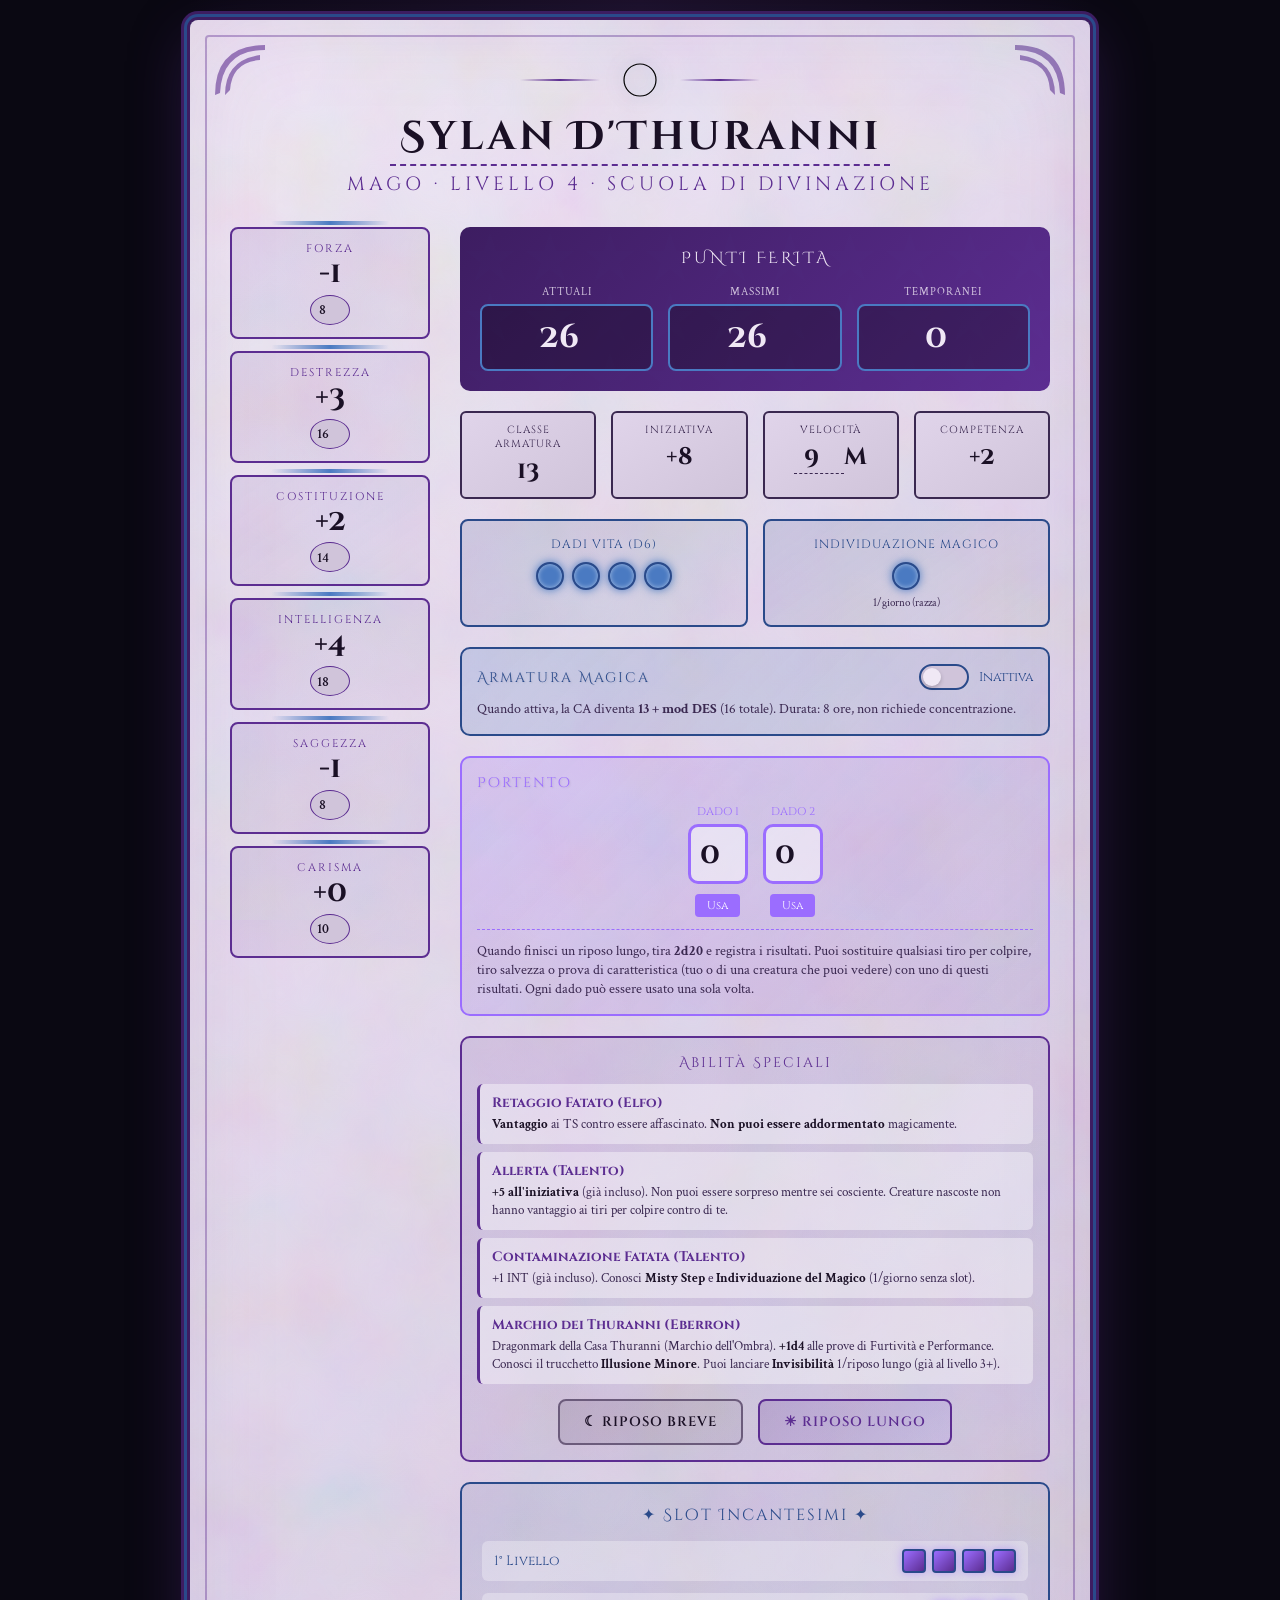
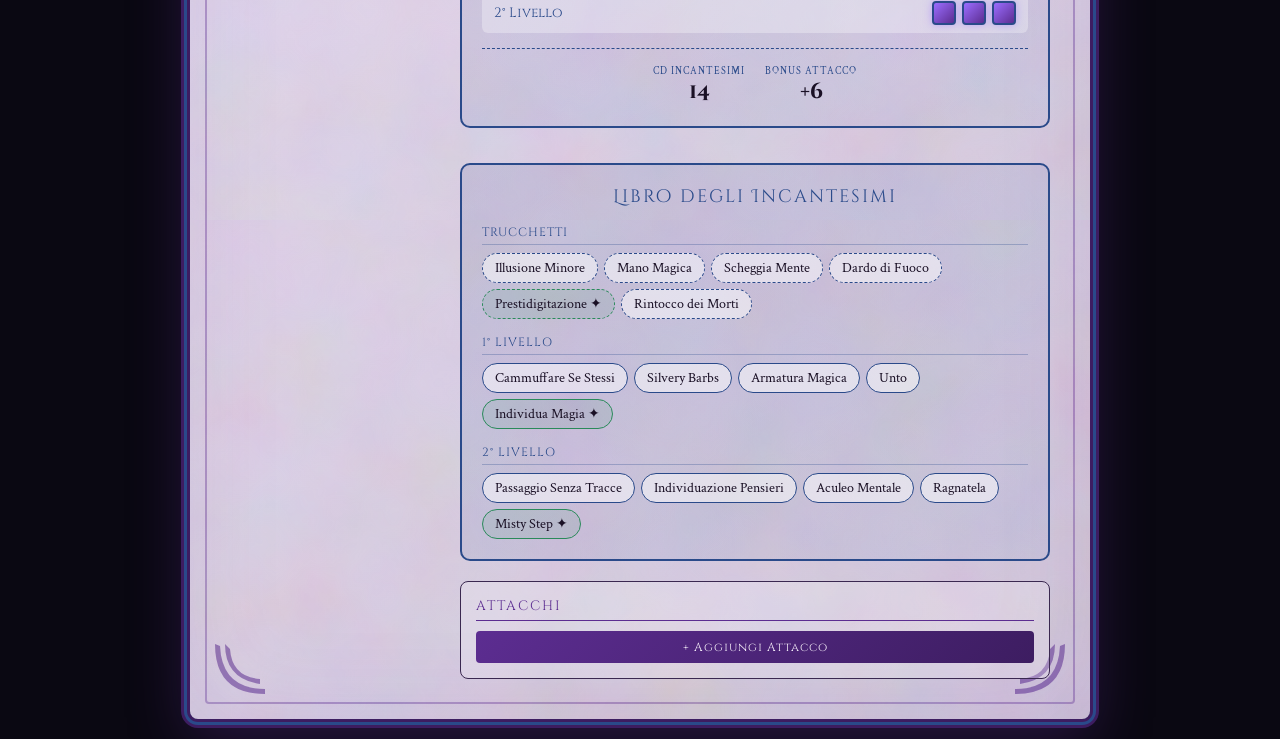
==== sylan.html @ 64f13578 "feat: add Sylan D'Thuranni character sheet (Wizard Lv.4) New character sheet for Divination Wizard w" ====
<!DOCTYPE html>
<html lang="it">
<head>
    <meta charset="UTF-8">
    <meta name="viewport" content="width=device-width, initial-scale=1.0">
    <title>Scheda Mago - Sylan D'Thuranni - D&D 5e 2024</title>
    <link href="https://fonts.googleapis.com/css2?family=Cinzel+Decorative:wght@400;700;900&family=Cinzel:wght@400;600;700&family=Crimson+Text:ital,wght@0,400;0,600;0,700;1,400&display=swap" rel="stylesheet">
    <style>
        :root {
            --parchment-light: #f0e8f5;
            --parchment-mid: #e0d4ea;
            --parchment-dark: #d0c4da;
            --ink-brown: #1a1025;
            --ink-light: #3a2850;
            --arcane-purple: #5c2d91;
            --arcane-purple-dark: #3d1d61;
            --arcane-blue: #2a4a8a;
            --arcane-blue-light: #4a7ac2;
            --gold: #b8860b;
            --gold-light: #daa520;
            --slot-empty: #6b5b7b;
            --slot-filled: #9b6dff;
        }

        * {
            margin: 0;
            padding: 0;
            box-sizing: border-box;
        }

        body {
            font-family: 'Crimson Text', Georgia, serif;
            background: #0a0812;
            min-height: 100vh;
            display: flex;
            justify-content: center;
            padding: 20px;
            background-image:
                radial-gradient(ellipse at top, #1a1028 0%, #0a0812 50%),
                url("data:image/svg+xml,%3Csvg viewBox='0 0 200 200' xmlns='http://www.w3.org/2000/svg'%3E%3Cfilter id='noise'%3E%3CfeTurbulence type='fractalNoise' baseFrequency='0.9' numOctaves='4' stitchTiles='stitch'/%3E%3C/filter%3E%3Crect width='100%' height='100%' filter='url(%23noise)' opacity='0.08'/%3E%3C/svg%3E");
        }

        .character-sheet {
            width: 100%;
            max-width: 900px;
            background:
                linear-gradient(135deg, var(--parchment-light) 0%, var(--parchment-mid) 50%, var(--parchment-dark) 100%);
            border-radius: 8px;
            padding: 40px;
            position: relative;
            box-shadow:
                0 0 0 3px var(--arcane-purple-dark),
                0 0 0 6px var(--arcane-blue),
                0 0 0 9px var(--arcane-purple-dark),
                0 20px 60px rgba(92,45,145,0.4),
                inset 0 0 100px rgba(92,45,145,0.1);
        }

        .character-sheet::before {
            content: '';
            position: absolute;
            inset: 15px;
            border: 2px solid var(--arcane-purple);
            border-radius: 4px;
            pointer-events: none;
            opacity: 0.4;
        }

        .character-sheet::after {
            content: '';
            position: absolute;
            inset: 0;
            background: url("data:image/svg+xml,%3Csvg viewBox='0 0 200 200' xmlns='http://www.w3.org/2000/svg'%3E%3Cfilter id='paper'%3E%3CfeTurbulence type='fractalNoise' baseFrequency='0.04' numOctaves='5' stitchTiles='stitch'/%3E%3C/filter%3E%3Crect width='100%' height='100%' filter='url(%23paper)' opacity='0.15'/%3E%3C/svg%3E");
            pointer-events: none;
            border-radius: 8px;
        }

        /* Corner Flourishes */
        .corner {
            position: absolute;
            width: 60px;
            height: 60px;
            opacity: 0.6;
        }
        .corner svg { width: 100%; height: 100%; fill: var(--arcane-purple); }
        .corner-tl { top: 20px; left: 20px; }
        .corner-tr { top: 20px; right: 20px; transform: scaleX(-1); }
        .corner-bl { bottom: 20px; left: 20px; transform: scaleY(-1); }
        .corner-br { bottom: 20px; right: 20px; transform: scale(-1); }

        /* Header */
        .header {
            text-align: center;
            margin-bottom: 30px;
            position: relative;
            z-index: 1;
        }

        .header-decoration {
            display: flex;
            align-items: center;
            justify-content: center;
            gap: 20px;
            margin-bottom: 10px;
        }

        .header-line {
            height: 2px;
            width: 80px;
            background: linear-gradient(90deg, transparent, var(--arcane-purple), transparent);
        }

        .arcane-symbol {
            width: 40px;
            height: 40px;
            fill: var(--arcane-blue-light);
            filter: drop-shadow(0 0 8px rgba(74,122,194,0.5));
        }

        .character-name {
            font-family: 'Cinzel Decorative', serif;
            font-size: 2.5rem;
            font-weight: 700;
            color: var(--ink-brown);
            text-shadow: 2px 2px 4px rgba(0,0,0,0.1);
            letter-spacing: 3px;
            margin-bottom: 5px;
        }

        .character-name input {
            font-family: inherit;
            font-size: inherit;
            font-weight: inherit;
            color: inherit;
            background: transparent;
            border: none;
            border-bottom: 2px dashed var(--arcane-purple);
            text-align: center;
            width: 100%;
            max-width: 500px;
            outline: none;
            letter-spacing: inherit;
        }

        .character-name input::placeholder {
            color: var(--ink-light);
            opacity: 0.5;
        }

        .class-level {
            font-family: 'Cinzel', serif;
            font-size: 1.2rem;
            color: var(--arcane-purple);
            letter-spacing: 4px;
            text-transform: uppercase;
        }

        /* Main Grid */
        .main-grid {
            display: grid;
            grid-template-columns: 200px 1fr;
            gap: 30px;
            position: relative;
            z-index: 1;
        }

        @media (max-width: 700px) {
            .main-grid {
                grid-template-columns: 1fr;
            }
        }

        /* Stats Column */
        .stats-column {
            display: flex;
            flex-direction: column;
            gap: 12px;
        }

        .stat-block {
            background: linear-gradient(145deg, rgba(92,45,145,0.1), rgba(92,45,145,0.05));
            border: 2px solid var(--arcane-purple);
            border-radius: 8px;
            padding: 12px 8px;
            text-align: center;
            position: relative;
            transition: all 0.3s ease;
        }

        .stat-block:hover {
            transform: translateY(-2px);
            box-shadow: 0 4px 12px rgba(92,45,145,0.2);
        }

        .stat-block::before {
            content: '';
            position: absolute;
            top: -8px;
            left: 50%;
            transform: translateX(-50%);
            width: 60%;
            height: 4px;
            background: linear-gradient(90deg, transparent, var(--arcane-blue-light), transparent);
        }

        .stat-name {
            font-family: 'Cinzel', serif;
            font-size: 0.7rem;
            letter-spacing: 2px;
            color: var(--arcane-purple);
            text-transform: uppercase;
            margin-bottom: 4px;
        }

        .stat-modifier {
            font-family: 'Cinzel Decorative', serif;
            font-size: 1.8rem;
            font-weight: 700;
            color: var(--ink-brown);
            line-height: 1;
        }

        .stat-score {
            display: flex;
            align-items: center;
            justify-content: center;
            margin-top: 6px;
        }

        .stat-score input {
            width: 40px;
            height: 30px;
            background: var(--parchment-dark);
            border: 1px solid var(--arcane-purple);
            border-radius: 50%;
            text-align: center;
            font-family: 'Crimson Text', serif;
            font-size: 0.9rem;
            font-weight: 600;
            color: var(--ink-brown);
            outline: none;
        }

        .stat-score input:focus {
            box-shadow: 0 0 0 2px var(--arcane-blue-light);
        }

        /* Combat Column */
        .combat-column {
            display: flex;
            flex-direction: column;
            gap: 20px;
        }

        /* Combat Stats Row */
        .combat-stats-row {
            display: grid;
            grid-template-columns: repeat(auto-fit, minmax(100px, 1fr));
            gap: 15px;
        }

        .combat-stat {
            background: linear-gradient(145deg, var(--parchment-mid), var(--parchment-dark));
            border: 2px solid var(--ink-light);
            border-radius: 6px;
            padding: 10px;
            text-align: center;
        }

        .combat-stat-label {
            font-family: 'Cinzel', serif;
            font-size: 0.65rem;
            letter-spacing: 1px;
            color: var(--ink-light);
            text-transform: uppercase;
            margin-bottom: 4px;
        }

        .combat-stat-value {
            font-family: 'Cinzel Decorative', serif;
            font-size: 1.5rem;
            font-weight: 700;
            color: var(--ink-brown);
        }

        .combat-stat-value input {
            font-family: inherit;
            font-size: inherit;
            font-weight: inherit;
            color: inherit;
            background: transparent;
            border: none;
            border-bottom: 1px dashed var(--ink-light);
            width: 50px;
            text-align: center;
            outline: none;
        }

        /* HP Section */
        .hp-section {
            background: linear-gradient(135deg, var(--arcane-purple-dark) 0%, var(--arcane-purple) 100%);
            border-radius: 10px;
            padding: 20px;
            color: var(--parchment-light);
            position: relative;
            overflow: hidden;
        }

        .hp-section::before {
            content: '';
            position: absolute;
            inset: 0;
            background: url("data:image/svg+xml,%3Csvg viewBox='0 0 100 100' xmlns='http://www.w3.org/2000/svg'%3E%3Cpath d='M50 10 L60 40 L90 40 L65 60 L75 90 L50 70 L25 90 L35 60 L10 40 L40 40 Z' fill='%234a7ac2' opacity='0.05'/%3E%3C/svg%3E");
            background-size: 60px;
            opacity: 0.3;
        }

        .hp-title {
            font-family: 'Cinzel Decorative', serif;
            font-size: 1rem;
            letter-spacing: 3px;
            text-align: center;
            margin-bottom: 15px;
            position: relative;
        }

        .hp-grid {
            display: grid;
            grid-template-columns: repeat(3, 1fr);
            gap: 15px;
            position: relative;
        }

        .hp-box {
            text-align: center;
        }

        .hp-box-label {
            font-size: 0.7rem;
            letter-spacing: 1px;
            opacity: 0.8;
            margin-bottom: 5px;
            text-transform: uppercase;
        }

        .hp-box-value {
            background: rgba(0,0,0,0.3);
            border: 2px solid var(--arcane-blue-light);
            border-radius: 8px;
            padding: 10px;
        }

        .hp-box-value input {
            font-family: 'Cinzel Decorative', serif;
            font-size: 2rem;
            font-weight: 700;
            color: var(--parchment-light);
            background: transparent;
            border: none;
            width: 100%;
            text-align: center;
            outline: none;
        }

        .hp-box-value input::placeholder {
            color: rgba(245,230,200,0.3);
        }

        /* Resources Section */
        .resources-section {
            display: grid;
            grid-template-columns: 1fr 1fr;
            gap: 15px;
        }

        .resource-box {
            background: linear-gradient(145deg, rgba(42,74,138,0.15), rgba(42,74,138,0.05));
            border: 2px solid var(--arcane-blue);
            border-radius: 8px;
            padding: 15px;
            text-align: center;
        }

        .resource-title {
            font-family: 'Cinzel', serif;
            font-size: 0.75rem;
            letter-spacing: 1px;
            color: var(--arcane-blue);
            text-transform: uppercase;
            margin-bottom: 10px;
        }

        .resource-pips {
            display: flex;
            justify-content: center;
            gap: 8px;
            flex-wrap: wrap;
        }

        .pip {
            width: 28px;
            height: 28px;
            border: 2px solid var(--arcane-blue);
            border-radius: 50%;
            cursor: pointer;
            transition: all 0.2s ease;
            background: var(--parchment-light);
            position: relative;
        }

        .pip.filled {
            background: var(--arcane-blue-light);
            box-shadow: 0 0 10px var(--arcane-blue-light), inset 0 0 5px rgba(255,255,255,0.5);
        }

        .pip:hover {
            transform: scale(1.1);
        }

        /* Mage Armor Toggle */
        .mage-armor-section {
            background: linear-gradient(135deg, rgba(74,122,194,0.2), rgba(42,74,138,0.1));
            border: 2px solid var(--arcane-blue);
            border-radius: 10px;
            padding: 15px;
        }

        .ma-header {
            display: flex;
            justify-content: space-between;
            align-items: center;
            flex-wrap: wrap;
            gap: 10px;
        }

        .ma-title {
            font-family: 'Cinzel Decorative', serif;
            font-size: 0.9rem;
            letter-spacing: 2px;
            color: var(--arcane-blue);
            text-shadow: 1px 1px 2px rgba(0,0,0,0.1);
        }

        .ma-toggle {
            display: flex;
            align-items: center;
            gap: 10px;
        }

        .toggle-switch {
            position: relative;
            width: 50px;
            height: 26px;
            background: var(--parchment-dark);
            border: 2px solid var(--arcane-blue);
            border-radius: 13px;
            cursor: pointer;
            transition: all 0.3s ease;
        }

        .toggle-switch.active {
            background: var(--arcane-blue-light);
        }

        .toggle-switch::after {
            content: '';
            position: absolute;
            top: 2px;
            left: 2px;
            width: 18px;
            height: 18px;
            background: var(--parchment-light);
            border-radius: 50%;
            transition: all 0.3s ease;
            box-shadow: 0 2px 4px rgba(0,0,0,0.2);
        }

        .toggle-switch.active::after {
            left: 26px;
        }

        .ma-label {
            font-family: 'Cinzel', serif;
            font-size: 0.8rem;
            color: var(--arcane-blue);
        }

        .ma-desc {
            margin-top: 10px;
            font-size: 0.85rem;
            color: var(--ink-light);
            line-height: 1.4;
        }

        /* Portent Section */
        .portent-section {
            background: linear-gradient(135deg, rgba(155,109,255,0.2), rgba(92,45,145,0.1));
            border: 2px solid var(--slot-filled);
            border-radius: 10px;
            padding: 15px;
        }

        .portent-header {
            display: flex;
            justify-content: space-between;
            align-items: center;
            margin-bottom: 12px;
            flex-wrap: wrap;
            gap: 10px;
        }

        .portent-title {
            font-family: 'Cinzel Decorative', serif;
            font-size: 0.9rem;
            letter-spacing: 2px;
            color: var(--slot-filled);
            text-shadow: 1px 1px 2px rgba(0,0,0,0.1);
        }

        .portent-dice {
            display: flex;
            gap: 15px;
            justify-content: center;
            flex-wrap: wrap;
        }

        .portent-die {
            display: flex;
            flex-direction: column;
            align-items: center;
            gap: 5px;
        }

        .portent-die-label {
            font-family: 'Cinzel', serif;
            font-size: 0.7rem;
            color: var(--slot-filled);
            text-transform: uppercase;
        }

        .portent-die-input {
            width: 60px;
            height: 60px;
            background: rgba(255,255,255,0.5);
            border: 3px solid var(--slot-filled);
            border-radius: 10px;
            text-align: center;
            font-family: 'Cinzel Decorative', serif;
            font-size: 1.8rem;
            font-weight: 700;
            color: var(--ink-brown);
            outline: none;
            transition: all 0.2s ease;
        }

        .portent-die-input:focus {
            box-shadow: 0 0 10px var(--slot-filled);
        }

        .portent-die-input.used {
            opacity: 0.4;
            text-decoration: line-through;
            background: rgba(0,0,0,0.1);
        }

        .portent-use-btn {
            margin-top: 5px;
            padding: 4px 12px;
            background: var(--slot-filled);
            border: none;
            border-radius: 4px;
            color: white;
            font-family: 'Cinzel', serif;
            font-size: 0.7rem;
            cursor: pointer;
            transition: all 0.2s ease;
        }

        .portent-use-btn:hover {
            transform: translateY(-1px);
            box-shadow: 0 2px 8px rgba(155,109,255,0.4);
        }

        .portent-use-btn.used {
            background: var(--slot-empty);
        }

        .portent-desc {
            margin-top: 12px;
            font-size: 0.85rem;
            color: var(--ink-light);
            line-height: 1.4;
            padding-top: 12px;
            border-top: 1px dashed var(--slot-filled);
        }

        /* Detect Magic Daily */
        .daily-resource-section {
            background: linear-gradient(135deg, rgba(42,74,138,0.15), rgba(42,74,138,0.08));
            border: 2px solid var(--arcane-blue);
            border-radius: 10px;
            padding: 15px;
        }

        .daily-header {
            display: flex;
            justify-content: space-between;
            align-items: center;
            flex-wrap: wrap;
            gap: 10px;
        }

        .daily-title {
            font-family: 'Cinzel', serif;
            font-size: 0.85rem;
            letter-spacing: 1px;
            color: var(--arcane-blue);
        }

        .daily-pip {
            width: 32px;
            height: 32px;
            border: 2px solid var(--arcane-blue);
            border-radius: 50%;
            cursor: pointer;
            transition: all 0.2s ease;
            background: var(--parchment-light);
            display: flex;
            align-items: center;
            justify-content: center;
            font-size: 1.2rem;
        }

        .daily-pip.filled {
            background: var(--arcane-blue-light);
            box-shadow: 0 0 10px var(--arcane-blue-light);
        }

        .daily-pip:hover {
            transform: scale(1.1);
        }

        .daily-desc {
            margin-top: 10px;
            font-size: 0.8rem;
            color: var(--ink-light);
            font-style: italic;
        }

        /* Special Abilities Section */
        .abilities-section {
            background: linear-gradient(135deg, rgba(92,45,145,0.12), rgba(42,74,138,0.06));
            border: 2px solid var(--arcane-purple);
            border-radius: 10px;
            padding: 15px;
        }

        .abilities-title {
            font-family: 'Cinzel Decorative', serif;
            font-size: 0.9rem;
            letter-spacing: 2px;
            color: var(--arcane-purple);
            text-align: center;
            margin-bottom: 12px;
        }

        .ability-item {
            background: rgba(255,255,255,0.4);
            border-radius: 6px;
            padding: 10px 12px;
            margin-bottom: 8px;
            border-left: 3px solid var(--arcane-purple);
        }

        .ability-item:last-child {
            margin-bottom: 0;
        }

        .ability-name {
            font-family: 'Cinzel', serif;
            font-size: 0.85rem;
            font-weight: 700;
            color: var(--arcane-purple);
            margin-bottom: 4px;
        }

        .ability-desc {
            font-size: 0.8rem;
            color: var(--ink-light);
            line-height: 1.4;
        }

        .ability-desc strong {
            color: var(--ink-brown);
        }

        /* Rest Buttons */
        .rest-buttons {
            display: flex;
            gap: 15px;
            justify-content: center;
            margin-top: 15px;
        }

        .rest-btn {
            font-family: 'Cinzel', serif;
            font-size: 0.85rem;
            font-weight: 600;
            padding: 12px 24px;
            border: 2px solid;
            border-radius: 8px;
            cursor: pointer;
            transition: all 0.3s ease;
            text-transform: uppercase;
            letter-spacing: 1px;
        }

        .rest-btn-short {
            background: linear-gradient(135deg, rgba(107,91,123,0.2), rgba(107,91,123,0.1));
            border-color: var(--slot-empty);
            color: var(--ink-brown);
        }

        .rest-btn-short:hover {
            background: linear-gradient(135deg, rgba(107,91,123,0.4), rgba(107,91,123,0.2));
            transform: translateY(-2px);
            box-shadow: 0 4px 12px rgba(107,91,123,0.3);
        }

        .rest-btn-long {
            background: linear-gradient(135deg, rgba(92,45,145,0.2), rgba(155,109,255,0.1));
            border-color: var(--arcane-purple);
            color: var(--arcane-purple);
        }

        .rest-btn-long:hover {
            background: linear-gradient(135deg, rgba(92,45,145,0.4), rgba(155,109,255,0.2));
            transform: translateY(-2px);
            box-shadow: 0 4px 12px rgba(92,45,145,0.3);
        }

        .rest-btn:active {
            transform: translateY(0);
        }

        .rest-btn.resting {
            animation: restPulse 0.6s ease;
        }

        @keyframes restPulse {
            0% { transform: scale(1); }
            50% { transform: scale(1.05); }
            100% { transform: scale(1); }
        }

        /* Spell Slots */
        .spell-slots-section {
            background: linear-gradient(135deg, rgba(42,74,138,0.1), rgba(74,122,194,0.05));
            border: 2px solid var(--arcane-blue);
            border-radius: 10px;
            padding: 20px;
        }

        .spell-slots-title {
            font-family: 'Cinzel Decorative', serif;
            font-size: 1rem;
            letter-spacing: 2px;
            color: var(--arcane-blue);
            text-align: center;
            margin-bottom: 15px;
        }

        .spell-level-row {
            display: flex;
            align-items: center;
            justify-content: space-between;
            margin-bottom: 12px;
            padding: 8px 12px;
            background: rgba(255,255,255,0.3);
            border-radius: 6px;
        }

        .spell-level-label {
            font-family: 'Cinzel', serif;
            font-size: 0.85rem;
            color: var(--arcane-blue);
            min-width: 80px;
        }

        .spell-slots-pips {
            display: flex;
            gap: 6px;
        }

        .spell-pip {
            width: 24px;
            height: 24px;
            border: 2px solid var(--arcane-blue);
            border-radius: 4px;
            cursor: pointer;
            background: var(--parchment-light);
            transition: all 0.2s ease;
        }

        .spell-pip.filled {
            background: linear-gradient(135deg, var(--slot-filled), var(--arcane-purple));
            box-shadow: 0 0 8px rgba(155,109,255,0.5);
        }

        .spell-pip:hover {
            transform: scale(1.1);
        }

        /* Spellcasting Stats */
        .spellcasting-stats {
            display: flex;
            justify-content: center;
            gap: 20px;
            margin-top: 15px;
            padding-top: 15px;
            border-top: 1px dashed var(--arcane-blue);
        }

        .spell-stat {
            text-align: center;
        }

        .spell-stat-label {
            font-size: 0.65rem;
            color: var(--arcane-blue);
            text-transform: uppercase;
            letter-spacing: 1px;
        }

        .spell-stat-value {
            font-family: 'Cinzel Decorative', serif;
            font-size: 1.3rem;
            font-weight: 700;
            color: var(--ink-brown);
        }

        /* Spellbook Section */
        .spellbook-section {
            background: linear-gradient(135deg, rgba(42,74,138,0.12), rgba(74,122,194,0.06));
            border: 2px solid var(--arcane-blue);
            border-radius: 10px;
            padding: 20px;
            margin-top: 15px;
        }

        .spellbook-title {
            font-family: 'Cinzel Decorative', serif;
            font-size: 1.1rem;
            letter-spacing: 2px;
            color: var(--arcane-blue);
            text-align: center;
            margin-bottom: 15px;
        }

        .spell-category {
            margin-bottom: 15px;
        }

        .spell-category:last-child {
            margin-bottom: 0;
        }

        .spell-category-title {
            font-family: 'Cinzel', serif;
            font-size: 0.75rem;
            letter-spacing: 1px;
            color: var(--arcane-blue);
            text-transform: uppercase;
            margin-bottom: 8px;
            padding-bottom: 4px;
            border-bottom: 1px solid rgba(42,74,138,0.3);
        }

        .spell-category-title.racial {
            color: #2a8a5a;
            border-bottom-color: rgba(42,138,90,0.3);
        }

        .spells-grid {
            display: flex;
            flex-wrap: wrap;
            gap: 6px;
        }

        .spell-chip {
            background: rgba(255,255,255,0.5);
            border: 1px solid var(--arcane-blue);
            border-radius: 15px;
            padding: 5px 12px;
            font-family: 'Crimson Text', serif;
            font-size: 0.85rem;
            color: var(--ink-brown);
            cursor: pointer;
            transition: all 0.2s ease;
        }

        .spell-chip:hover {
            background: var(--arcane-blue);
            color: var(--parchment-light);
            transform: translateY(-1px);
        }

        .spell-chip.racial {
            border-color: #2a8a5a;
            background: rgba(42,138,90,0.1);
        }

        .spell-chip.racial:hover {
            background: #2a8a5a;
        }

        .spell-chip.cantrip {
            border-style: dashed;
        }

        /* Attacks Section */
        .list-box {
            background: rgba(255,255,255,0.2);
            border: 1px solid var(--ink-light);
            border-radius: 8px;
            padding: 15px;
        }

        .list-title {
            font-family: 'Cinzel', serif;
            font-size: 0.85rem;
            letter-spacing: 2px;
            color: var(--arcane-purple);
            text-transform: uppercase;
            margin-bottom: 10px;
            padding-bottom: 5px;
            border-bottom: 1px solid var(--arcane-purple);
        }

        .attack-item {
            display: grid;
            grid-template-columns: 2fr 1fr 1fr auto;
            gap: 10px;
            margin-bottom: 8px;
            padding: 10px;
            background: rgba(92,45,145,0.08);
            border-radius: 6px;
            border: 1px solid var(--arcane-purple);
        }

        .attack-item input {
            background: rgba(255,255,255,0.5);
            border: 1px solid var(--ink-light);
            border-radius: 4px;
            padding: 6px 10px;
            font-family: 'Crimson Text', serif;
            font-size: 0.85rem;
            color: var(--ink-brown);
            outline: none;
        }

        .attack-item input:focus {
            border-color: var(--arcane-purple);
        }

        .attack-item input::placeholder {
            color: var(--ink-light);
            opacity: 0.6;
        }

        .remove-btn {
            background: none;
            border: none;
            color: var(--arcane-purple);
            cursor: pointer;
            font-size: 1.2rem;
            line-height: 1;
            opacity: 0.5;
            transition: opacity 0.2s;
        }

        .remove-btn:hover {
            opacity: 1;
        }

        .add-btn {
            display: block;
            width: 100%;
            padding: 8px;
            margin-top: 10px;
            background: linear-gradient(135deg, var(--arcane-purple), var(--arcane-purple-dark));
            border: none;
            border-radius: 4px;
            color: var(--parchment-light);
            font-family: 'Cinzel', serif;
            font-size: 0.75rem;
            letter-spacing: 1px;
            cursor: pointer;
            transition: all 0.2s ease;
        }

        .add-btn:hover {
            transform: translateY(-1px);
            box-shadow: 0 4px 12px rgba(92,45,145,0.3);
        }

        /* Spell Modal */
        .spell-modal-overlay {
            display: none;
            position: fixed;
            inset: 0;
            background: rgba(0,0,0,0.7);
            z-index: 1000;
            justify-content: center;
            align-items: center;
            padding: 20px;
            backdrop-filter: blur(3px);
        }

        .spell-modal-overlay.active {
            display: flex;
        }

        .spell-modal {
            background: linear-gradient(135deg, var(--parchment-light) 0%, var(--parchment-mid) 100%);
            border-radius: 12px;
            max-width: 500px;
            width: 100%;
            max-height: 80vh;
            overflow-y: auto;
            box-shadow:
                0 0 0 3px var(--arcane-blue),
                0 0 0 6px var(--arcane-purple),
                0 25px 50px rgba(0,0,0,0.5);
            position: relative;
            animation: modalSlideIn 0.3s ease;
        }

        @keyframes modalSlideIn {
            from {
                opacity: 0;
                transform: translateY(-20px) scale(0.95);
            }
            to {
                opacity: 1;
                transform: translateY(0) scale(1);
            }
        }

        .spell-modal-header {
            background: linear-gradient(135deg, var(--arcane-blue), #2a5a8a);
            color: var(--parchment-light);
            padding: 20px;
            border-radius: 12px 12px 0 0;
            position: relative;
        }

        .spell-modal-header.racial {
            background: linear-gradient(135deg, #2a8a5a, #35a06a);
        }

        .spell-modal-close {
            position: absolute;
            top: 15px;
            right: 15px;
            background: none;
            border: none;
            color: var(--parchment-light);
            font-size: 1.5rem;
            cursor: pointer;
            opacity: 0.7;
            transition: opacity 0.2s;
            line-height: 1;
        }

        .spell-modal-close:hover {
            opacity: 1;
        }

        .spell-modal-name {
            font-family: 'Cinzel Decorative', serif;
            font-size: 1.4rem;
            margin-bottom: 5px;
        }

        .spell-modal-meta {
            font-family: 'Crimson Text', serif;
            font-size: 0.9rem;
            opacity: 0.9;
            font-style: italic;
        }

        .spell-modal-body {
            padding: 20px;
        }

        .spell-stat-row {
            display: grid;
            grid-template-columns: repeat(2, 1fr);
            gap: 10px;
            margin-bottom: 15px;
        }

        .spell-stat-item {
            background: rgba(42,74,138,0.08);
            border-radius: 6px;
            padding: 8px 12px;
        }

        .spell-stat-item .spell-stat-label {
            font-family: 'Cinzel', serif;
            font-size: 0.65rem;
            letter-spacing: 1px;
            color: var(--arcane-blue);
            text-transform: uppercase;
        }

        .spell-stat-item .spell-stat-value {
            font-family: 'Crimson Text', serif;
            font-size: 0.95rem;
            color: var(--ink-brown);
            font-weight: 600;
        }

        .spell-description {
            font-family: 'Crimson Text', serif;
            font-size: 0.95rem;
            line-height: 1.6;
            color: var(--ink-brown);
        }

        .spell-description p {
            margin-bottom: 10px;
        }

        .spell-description p:last-child {
            margin-bottom: 0;
        }

        .spell-description strong {
            color: var(--arcane-purple);
        }

        .spell-higher-level {
            margin-top: 15px;
            padding-top: 15px;
            border-top: 1px dashed var(--arcane-blue);
        }

        .spell-higher-level-title {
            font-family: 'Cinzel', serif;
            font-size: 0.75rem;
            letter-spacing: 1px;
            color: var(--arcane-blue);
            text-transform: uppercase;
            margin-bottom: 5px;
        }

        /* Dice Rolling Section */
        .dice-section {
            margin-top: 20px;
            padding-top: 15px;
            border-top: 2px solid var(--arcane-purple);
        }

        .dice-buttons {
            display: flex;
            gap: 10px;
            flex-wrap: wrap;
        }

        .dice-btn {
            flex: 1;
            min-width: 120px;
            padding: 12px 16px;
            border: none;
            border-radius: 8px;
            font-family: 'Cinzel', serif;
            font-size: 0.85rem;
            font-weight: 600;
            cursor: pointer;
            transition: all 0.2s ease;
            display: flex;
            align-items: center;
            justify-content: center;
            gap: 8px;
        }

        .dice-btn-attack {
            background: linear-gradient(135deg, var(--arcane-blue), #2a5a8a);
            color: var(--parchment-light);
        }

        .dice-btn-attack:hover {
            transform: translateY(-2px);
            box-shadow: 0 4px 15px rgba(42,74,138,0.4);
        }

        .dice-btn-damage {
            background: linear-gradient(135deg, var(--arcane-purple), #8a2a75);
            color: var(--parchment-light);
        }

        .dice-btn-damage:hover {
            transform: translateY(-2px);
            box-shadow: 0 4px 15px rgba(92,45,145,0.4);
        }

        .dice-btn-heal {
            background: linear-gradient(135deg, #2a8a5a, #35a06a);
            color: var(--parchment-light);
        }

        .dice-btn-heal:hover {
            transform: translateY(-2px);
            box-shadow: 0 4px 15px rgba(42,138,90,0.4);
        }

        .dice-btn-save {
            background: linear-gradient(135deg, #8a6a2a, #a07a35);
            color: var(--parchment-light);
        }

        .dice-btn .dice-icon {
            font-size: 1.1rem;
        }

        /* Dice Result Display */
        .dice-result {
            margin-top: 15px;
            padding: 15px;
            background: linear-gradient(135deg, #0a0812, #1a1028);
            border-radius: 10px;
            text-align: center;
            display: none;
            animation: resultSlideIn 0.3s ease;
        }

        .dice-result.show {
            display: block;
        }

        @keyframes resultSlideIn {
            from {
                opacity: 0;
                transform: translateY(-10px);
            }
            to {
                opacity: 1;
                transform: translateY(0);
            }
        }

        .dice-result-label {
            font-family: 'Cinzel', serif;
            font-size: 0.7rem;
            letter-spacing: 2px;
            color: var(--arcane-blue-light);
            text-transform: uppercase;
            margin-bottom: 8px;
        }

        .dice-result-total {
            font-family: 'Cinzel Decorative', serif;
            font-size: 2.5rem;
            font-weight: 700;
            color: var(--parchment-light);
            text-shadow: 0 0 20px rgba(155,109,255,0.5);
            animation: pulseGlow 0.5s ease;
        }

        .dice-result-total.crit {
            color: var(--slot-filled);
            text-shadow: 0 0 30px rgba(155,109,255,0.8);
        }

        .dice-result-total.critfail {
            color: #ff6b6b;
            text-shadow: 0 0 30px rgba(255,107,107,0.8);
        }

        @keyframes pulseGlow {
            0% { transform: scale(0.8); opacity: 0; }
            50% { transform: scale(1.1); }
            100% { transform: scale(1); opacity: 1; }
        }

        .dice-result-breakdown {
            font-family: 'Crimson Text', serif;
            font-size: 0.9rem;
            color: rgba(245,230,200,0.7);
            margin-top: 8px;
        }

        .dice-result-breakdown .die {
            display: inline-block;
            background: rgba(255,255,255,0.1);
            padding: 2px 8px;
            border-radius: 4px;
            margin: 2px;
        }

        .dice-result-breakdown .die.max {
            background: rgba(155,109,255,0.3);
            color: var(--slot-filled);
        }

        .dice-result-breakdown .die.min {
            background: rgba(255,107,107,0.2);
            color: #ff6b6b;
        }

        .dice-result-type {
            font-family: 'Cinzel', serif;
            font-size: 0.75rem;
            color: rgba(245,230,200,0.5);
            margin-top: 5px;
            text-transform: uppercase;
            letter-spacing: 1px;
        }

        /* Save indicator */
        .save-indicator {
            position: fixed;
            bottom: 20px;
            right: 20px;
            background: var(--arcane-purple);
            color: var(--parchment-light);
            padding: 10px 20px;
            border-radius: 20px;
            font-family: 'Cinzel', serif;
            font-size: 0.8rem;
            letter-spacing: 1px;
            opacity: 0;
            transform: translateY(20px);
            transition: all 0.3s ease;
            z-index: 100;
        }

        .save-indicator.show {
            opacity: 1;
            transform: translateY(0);
        }

        /* Portent Modal */
        .portent-modal-overlay {
            display: none;
            position: fixed;
            inset: 0;
            background: rgba(0,0,0,0.8);
            z-index: 2000;
            justify-content: center;
            align-items: center;
            padding: 20px;
            backdrop-filter: blur(5px);
        }

        .portent-modal-overlay.active {
            display: flex;
        }

        .portent-modal {
            background: linear-gradient(135deg, var(--parchment-light) 0%, var(--parchment-mid) 100%);
            border-radius: 12px;
            padding: 30px;
            max-width: 400px;
            width: 100%;
            box-shadow:
                0 0 0 3px var(--slot-filled),
                0 0 0 6px var(--arcane-purple),
                0 25px 50px rgba(0,0,0,0.5);
            text-align: center;
        }

        .portent-modal h3 {
            font-family: 'Cinzel Decorative', serif;
            font-size: 1.3rem;
            color: var(--arcane-purple);
            margin-bottom: 10px;
        }

        .portent-modal p {
            font-size: 0.9rem;
            color: var(--ink-light);
            margin-bottom: 20px;
        }

        .portent-modal-dice {
            display: flex;
            gap: 20px;
            justify-content: center;
            margin-bottom: 20px;
        }

        .portent-modal-input {
            width: 70px;
            height: 70px;
            background: rgba(255,255,255,0.5);
            border: 3px solid var(--slot-filled);
            border-radius: 10px;
            text-align: center;
            font-family: 'Cinzel Decorative', serif;
            font-size: 2rem;
            font-weight: 700;
            color: var(--ink-brown);
            outline: none;
        }

        .portent-modal-input:focus {
            box-shadow: 0 0 15px var(--slot-filled);
        }

        .portent-modal-btn {
            padding: 12px 30px;
            background: linear-gradient(135deg, var(--slot-filled), var(--arcane-purple));
            border: none;
            border-radius: 8px;
            color: white;
            font-family: 'Cinzel', serif;
            font-size: 1rem;
            cursor: pointer;
            transition: all 0.2s ease;
        }

        .portent-modal-btn:hover {
            transform: translateY(-2px);
            box-shadow: 0 4px 15px rgba(155,109,255,0.4);
        }

        /* Scrollbar */
        ::-webkit-scrollbar {
            width: 8px;
        }

        ::-webkit-scrollbar-track {
            background: var(--parchment-dark);
        }

        ::-webkit-scrollbar-thumb {
            background: var(--arcane-purple);
            border-radius: 4px;
        }
    </style>
</head>
<body>
    <div class="character-sheet">
        <!-- Corner Flourishes -->
        <div class="corner corner-tl">
            <svg viewBox="0 0 60 60"><path d="M5 55 Q5 5 55 5 L55 10 Q12 10 10 53 L5 55 Z M15 55 Q15 20 50 15 L50 20 Q22 22 20 50 L15 55 Z"/></svg>
        </div>
        <div class="corner corner-tr">
            <svg viewBox="0 0 60 60"><path d="M5 55 Q5 5 55 5 L55 10 Q12 10 10 53 L5 55 Z M15 55 Q15 20 50 15 L50 20 Q22 22 20 50 L15 55 Z"/></svg>
        </div>
        <div class="corner corner-bl">
            <svg viewBox="0 0 60 60"><path d="M5 55 Q5 5 55 5 L55 10 Q12 10 10 53 L5 55 Z M15 55 Q15 20 50 15 L50 20 Q22 22 20 50 L15 55 Z"/></svg>
        </div>
        <div class="corner corner-br">
            <svg viewBox="0 0 60 60"><path d="M5 55 Q5 5 55 5 L55 10 Q12 10 10 53 L5 55 Z M15 55 Q15 20 50 15 L50 20 Q22 22 20 50 L15 55 Z"/></svg>
        </div>

        <!-- Header -->
        <header class="header">
            <div class="header-decoration">
                <div class="header-line"></div>
                <svg class="arcane-symbol" viewBox="0 0 100 100">
                    <circle cx="50" cy="50" r="40" fill="none" stroke="currentColor" stroke-width="3"/>
                    <path d="M50 15 L50 85 M15 50 L85 50 M25 25 L75 75 M75 25 L25 75"/>
                </svg>
                <div class="header-line"></div>
            </div>
            <div class="character-name">
                <input type="text" id="charName" placeholder="Nome del Personaggio">
            </div>
            <div class="class-level">Mago · Livello 4 · Scuola di Divinazione</div>
        </header>

        <!-- Main Content -->
        <div class="main-grid">
            <!-- Stats Column -->
            <div class="stats-column">
                <div class="stat-block" data-stat="strength">
                    <div class="stat-name">Forza</div>
                    <div class="stat-modifier" id="str-mod">-1</div>
                    <div class="stat-score">
                        <input type="number" id="str-score" value="8" min="1" max="30">
                    </div>
                </div>
                <div class="stat-block" data-stat="dexterity">
                    <div class="stat-name">Destrezza</div>
                    <div class="stat-modifier" id="dex-mod">+3</div>
                    <div class="stat-score">
                        <input type="number" id="dex-score" value="16" min="1" max="30">
                    </div>
                </div>
                <div class="stat-block" data-stat="constitution">
                    <div class="stat-name">Costituzione</div>
                    <div class="stat-modifier" id="con-mod">+2</div>
                    <div class="stat-score">
                        <input type="number" id="con-score" value="14" min="1" max="30">
                    </div>
                </div>
                <div class="stat-block" data-stat="intelligence">
                    <div class="stat-name">Intelligenza</div>
                    <div class="stat-modifier" id="int-mod">+4</div>
                    <div class="stat-score">
                        <input type="number" id="int-score" value="18" min="1" max="30">
                    </div>
                </div>
                <div class="stat-block" data-stat="wisdom">
                    <div class="stat-name">Saggezza</div>
                    <div class="stat-modifier" id="wis-mod">-1</div>
                    <div class="stat-score">
                        <input type="number" id="wis-score" value="8" min="1" max="30">
                    </div>
                </div>
                <div class="stat-block" data-stat="charisma">
                    <div class="stat-name">Carisma</div>
                    <div class="stat-modifier" id="cha-mod">+0</div>
                    <div class="stat-score">
                        <input type="number" id="cha-score" value="10" min="1" max="30">
                    </div>
                </div>
            </div>

            <!-- Combat Column -->
            <div class="combat-column">
                <!-- HP Section -->
                <div class="hp-section">
                    <div class="hp-title">PUNTI FERITA</div>
                    <div class="hp-grid">
                        <div class="hp-box">
                            <div class="hp-box-label">Attuali</div>
                            <div class="hp-box-value">
                                <input type="number" id="hp-current" value="26">
                            </div>
                        </div>
                        <div class="hp-box">
                            <div class="hp-box-label">Massimi</div>
                            <div class="hp-box-value">
                                <input type="number" id="hp-max" value="26">
                            </div>
                        </div>
                        <div class="hp-box">
                            <div class="hp-box-label">Temporanei</div>
                            <div class="hp-box-value">
                                <input type="number" id="hp-temp" value="0">
                            </div>
                        </div>
                    </div>
                </div>

                <!-- Combat Stats Row -->
                <div class="combat-stats-row">
                    <div class="combat-stat">
                        <div class="combat-stat-label">Classe Armatura</div>
                        <div class="combat-stat-value" id="armor-class-display">13</div>
                    </div>
                    <div class="combat-stat">
                        <div class="combat-stat-label">Iniziativa</div>
                        <div class="combat-stat-value" id="initiative">+8</div>
                    </div>
                    <div class="combat-stat">
                        <div class="combat-stat-label">Velocità</div>
                        <div class="combat-stat-value">
                            <input type="number" id="speed" value="9">m
                        </div>
                    </div>
                    <div class="combat-stat">
                        <div class="combat-stat-label">Competenza</div>
                        <div class="combat-stat-value">+2</div>
                    </div>
                </div>

                <!-- Resources -->
                <div class="resources-section">
                    <div class="resource-box">
                        <div class="resource-title">Dadi Vita (d6)</div>
                        <div class="resource-pips" id="hit-dice-pips">
                            <!-- Generated by JS -->
                        </div>
                    </div>
                    <div class="resource-box">
                        <div class="resource-title">Individuazione Magico</div>
                        <div class="resource-pips" id="detect-magic-pips">
                            <!-- Generated by JS -->
                        </div>
                        <div style="font-size: 0.7rem; color: var(--ink-light); margin-top: 5px;">1/giorno (razza)</div>
                    </div>
                </div>

                <!-- Mage Armor Toggle -->
                <div class="mage-armor-section">
                    <div class="ma-header">
                        <div class="ma-title">Armatura Magica</div>
                        <div class="ma-toggle">
                            <div class="toggle-switch" id="mageArmorToggle" onclick="toggleMageArmor()"></div>
                            <span class="ma-label" id="mageArmorLabel">Inattiva</span>
                        </div>
                    </div>
                    <div class="ma-desc">Quando attiva, la CA diventa <strong>13 + mod DES</strong> (16 totale). Durata: 8 ore, non richiede concentrazione.</div>
                </div>

                <!-- Portent Section -->
                <div class="portent-section">
                    <div class="portent-header">
                        <div class="portent-title">Portento</div>
                    </div>
                    <div class="portent-dice" id="portentDice">
                        <div class="portent-die">
                            <div class="portent-die-label">Dado 1</div>
                            <input type="number" class="portent-die-input" id="portent1" min="1" max="20" value="0">
                            <button class="portent-use-btn" id="portent1Btn" onclick="usePortent(0)">Usa</button>
                        </div>
                        <div class="portent-die">
                            <div class="portent-die-label">Dado 2</div>
                            <input type="number" class="portent-die-input" id="portent2" min="1" max="20" value="0">
                            <button class="portent-use-btn" id="portent2Btn" onclick="usePortent(1)">Usa</button>
                        </div>
                    </div>
                    <div class="portent-desc">
                        Quando finisci un riposo lungo, tira <strong>2d20</strong> e registra i risultati. Puoi sostituire qualsiasi tiro per colpire, tiro salvezza o prova di caratteristica (tuo o di una creatura che puoi vedere) con uno di questi risultati. Ogni dado può essere usato una sola volta.
                    </div>
                </div>

                <!-- Special Abilities Section -->
                <div class="abilities-section">
                    <div class="abilities-title">Abilità Speciali</div>
                    <div class="ability-item">
                        <div class="ability-name">Retaggio Fatato (Elfo)</div>
                        <div class="ability-desc"><strong>Vantaggio</strong> ai TS contro essere affascinato. <strong>Non puoi essere addormentato</strong> magicamente.</div>
                    </div>
                    <div class="ability-item">
                        <div class="ability-name">Allerta (Talento)</div>
                        <div class="ability-desc"><strong>+5 all'iniziativa</strong> (già incluso). Non puoi essere sorpreso mentre sei cosciente. Creature nascoste non hanno vantaggio ai tiri per colpire contro di te.</div>
                    </div>
                    <div class="ability-item">
                        <div class="ability-name">Contaminazione Fatata (Talento)</div>
                        <div class="ability-desc">+1 INT (già incluso). Conosci <strong>Misty Step</strong> e <strong>Individuazione del Magico</strong> (1/giorno senza slot).</div>
                    </div>
                    <div class="ability-item">
                        <div class="ability-name">Marchio dei Thuranni (Eberron)</div>
                        <div class="ability-desc">Dragonmark della Casa Thuranni (Marchio dell'Ombra). <strong>+1d4</strong> alle prove di Furtività e Performance. Conosci il trucchetto <strong>Illusione Minore</strong>. Puoi lanciare <strong>Invisibilità</strong> 1/riposo lungo (già al livello 3+).</div>
                    </div>

                    <!-- Rest Buttons -->
                    <div class="rest-buttons">
                        <button class="rest-btn rest-btn-short" onclick="shortRest(this)" title="Recupera nulla (mago base)">
                            ☾ Riposo Breve
                        </button>
                        <button class="rest-btn rest-btn-long" onclick="longRest(this)" title="Recupera tutto (HP, slot, risorse, Portento)">
                            ☀ Riposo Lungo
                        </button>
                    </div>
                </div>

                <!-- Spell Slots -->
                <div class="spell-slots-section">
                    <div class="spell-slots-title">✦ Slot Incantesimi ✦</div>
                    <div class="spell-level-row">
                        <span class="spell-level-label">1° Livello</span>
                        <div class="spell-slots-pips" data-level="1" data-max="4">
                            <!-- Generated by JS -->
                        </div>
                    </div>
                    <div class="spell-level-row">
                        <span class="spell-level-label">2° Livello</span>
                        <div class="spell-slots-pips" data-level="2" data-max="3">
                            <!-- Generated by JS -->
                        </div>
                    </div>
                    <div class="spellcasting-stats">
                        <div class="spell-stat">
                            <div class="spell-stat-label">CD Incantesimi</div>
                            <div class="spell-stat-value" id="spell-dc">14</div>
                        </div>
                        <div class="spell-stat">
                            <div class="spell-stat-label">Bonus Attacco</div>
                            <div class="spell-stat-value" id="spell-attack">+6</div>
                        </div>
                    </div>
                </div>

                <!-- Spellbook Section -->
                <div class="spellbook-section">
                    <div class="spellbook-title">Libro degli Incantesimi</div>

                    <!-- Cantrips -->
                    <div class="spell-category">
                        <div class="spell-category-title">Trucchetti</div>
                        <div class="spells-grid">
                            <span class="spell-chip cantrip" onclick="openSpell('minor-illusion')">Illusione Minore</span>
                            <span class="spell-chip cantrip" onclick="openSpell('mage-hand')">Mano Magica</span>
                            <span class="spell-chip cantrip" onclick="openSpell('mind-sliver')">Scheggia Mente</span>
                            <span class="spell-chip cantrip" onclick="openSpell('fire-bolt')">Dardo di Fuoco</span>
                            <span class="spell-chip cantrip racial" onclick="openSpell('prestidigitation')">Prestidigitazione ✦</span>
                            <span class="spell-chip cantrip" onclick="openSpell('toll-the-dead')">Rintocco dei Morti</span>
                        </div>
                    </div>

                    <!-- Level 1 -->
                    <div class="spell-category">
                        <div class="spell-category-title">1° Livello</div>
                        <div class="spells-grid">
                            <span class="spell-chip" onclick="openSpell('disguise-self')">Cammuffare Se Stessi</span>
                            <span class="spell-chip" onclick="openSpell('silvery-barbs')">Silvery Barbs</span>
                            <span class="spell-chip" onclick="openSpell('mage-armor')">Armatura Magica</span>
                            <span class="spell-chip" onclick="openSpell('grease')">Unto</span>
                            <span class="spell-chip racial" onclick="openSpell('detect-magic')">Individua Magia ✦</span>
                        </div>
                    </div>

                    <!-- Level 2 -->
                    <div class="spell-category">
                        <div class="spell-category-title">2° Livello</div>
                        <div class="spells-grid">
                            <span class="spell-chip" onclick="openSpell('pass-without-trace')">Passaggio Senza Tracce</span>
                            <span class="spell-chip" onclick="openSpell('detect-thoughts')">Individuazione Pensieri</span>
                            <span class="spell-chip" onclick="openSpell('mind-spike')">Aculeo Mentale</span>
                            <span class="spell-chip" onclick="openSpell('web')">Ragnatela</span>
                            <span class="spell-chip racial" onclick="openSpell('misty-step')">Misty Step ✦</span>
                        </div>
                    </div>
                </div>

                <!-- Attacks Section -->
                <div class="list-box attacks-section">
                    <div class="list-title">Attacchi</div>
                    <div id="attacks-list">
                        <!-- Generated by JS -->
                    </div>
                    <button class="add-btn" onclick="addAttack()">+ Aggiungi Attacco</button>
                </div>
            </div>
        </div>
    </div>

    <div class="save-indicator" id="saveIndicator">✓ Salvato</div>

    <!-- Spell Modal -->
    <div class="spell-modal-overlay" id="spellModal" onclick="closeSpellModal(event)">
        <div class="spell-modal" onclick="event.stopPropagation()">
            <div class="spell-modal-header" id="spellModalHeader">
                <button class="spell-modal-close" onclick="closeSpellModal()">&times;</button>
                <div class="spell-modal-name" id="spellModalName">Spell Name</div>
                <div class="spell-modal-meta" id="spellModalMeta">Level School</div>
            </div>
            <div class="spell-modal-body">
                <div class="spell-stat-row">
                    <div class="spell-stat-item">
                        <div class="spell-stat-label">Tempo di Lancio</div>
                        <div class="spell-stat-value" id="spellCastingTime">1 Action</div>
                    </div>
                    <div class="spell-stat-item">
                        <div class="spell-stat-label">Gittata</div>
                        <div class="spell-stat-value" id="spellRange">Touch</div>
                    </div>
                    <div class="spell-stat-item">
                        <div class="spell-stat-label">Componenti</div>
                        <div class="spell-stat-value" id="spellComponents">V, S</div>
                    </div>
                    <div class="spell-stat-item">
                        <div class="spell-stat-label">Durata</div>
                        <div class="spell-stat-value" id="spellDuration">Instantaneous</div>
                    </div>
                </div>
                <div class="spell-description" id="spellDescription">
                    Description here...
                </div>
                <div class="spell-higher-level" id="spellHigherLevel" style="display: none;">
                    <div class="spell-higher-level-title">A Livelli Superiori</div>
                    <div id="spellHigherLevelText"></div>
                </div>
                <div class="dice-section" id="diceSection" style="display: none;">
                    <div class="dice-buttons" id="diceButtons">
                        <!-- Generated by JS -->
                    </div>
                    <div class="dice-result" id="diceResult">
                        <div class="dice-result-label" id="diceResultLabel">Risultato</div>
                        <div class="dice-result-total" id="diceResultTotal">0</div>
                        <div class="dice-result-breakdown" id="diceResultBreakdown"></div>
                        <div class="dice-result-type" id="diceResultType"></div>
                    </div>
                </div>
            </div>
        </div>
    </div>

    <!-- Portent Modal (for Long Rest) -->
    <div class="portent-modal-overlay" id="portentModal">
        <div class="portent-modal">
            <h3>Nuovo Giorno - Portento</h3>
            <p>Tira 2d20 e inserisci i risultati per i tuoi dadi Portento:</p>
            <div class="portent-modal-dice">
                <input type="number" class="portent-modal-input" id="portentModal1" min="1" max="20" placeholder="?">
                <input type="number" class="portent-modal-input" id="portentModal2" min="1" max="20" placeholder="?">
            </div>
            <button class="portent-modal-btn" onclick="confirmPortent()">Conferma</button>
        </div>
    </div>

    <script>
        // Character Data Structure - Level 4 Divination Wizard
        const defaultCharacter = {
            name: "Sylan D'Thuranni",
            stats: {
                strength: 8,
                dexterity: 16,
                constitution: 14,
                intelligence: 18,
                wisdom: 8,
                charisma: 10
            },
            hp: { current: 26, max: 26, temp: 0 },
            armorClass: 13,
            mageArmorActive: false,
            speed: 9,
            hitDice: { current: 4, max: 4 },
            portent: { dice: [0, 0], used: [false, false] },
            detectMagicUsed: false,
            spellSlots: {
                1: { current: 4, max: 4 },
                2: { current: 3, max: 3 }
            },
            attacks: []
        };

        // Try to load from localStorage
        let character = JSON.parse(localStorage.getItem('dnd-wizard-4-divination'));
        if (!character) {
            character = JSON.parse(JSON.stringify(defaultCharacter));
        }

        // Ensure all required fields exist (backward compatibility)
        if (!character.stats) character.stats = defaultCharacter.stats;
        if (!character.spellSlots) character.spellSlots = defaultCharacter.spellSlots;
        if (!character.hitDice) character.hitDice = { current: 4, max: 4 };
        if (!character.portent) character.portent = { dice: [0, 0], used: [false, false] };
        if (character.detectMagicUsed === undefined) character.detectMagicUsed = false;
        if (character.mageArmorActive === undefined) character.mageArmorActive = false;

        // Utility Functions
        function calculateModifier(score) {
            return Math.floor((score - 10) / 2);
        }

        function formatModifier(mod) {
            return mod >= 0 ? `+${mod}` : `${mod}`;
        }

        function saveCharacter() {
            localStorage.setItem('dnd-wizard-4-divination', JSON.stringify(character));
            showSaveIndicator();
        }

        function showSaveIndicator() {
            const indicator = document.getElementById('saveIndicator');
            indicator.classList.add('show');
            setTimeout(() => indicator.classList.remove('show'), 1500);
        }

        // Update Functions
        function updateModifiers() {
            const stats = ['str', 'dex', 'con', 'int', 'wis', 'cha'];
            const statNames = ['strength', 'dexterity', 'constitution', 'intelligence', 'wisdom', 'charisma'];

            if (!character.stats) character.stats = {};

            stats.forEach((stat, i) => {
                const score = parseInt(character.stats[statNames[i]]) || 10;
                character.stats[statNames[i]] = score;
                const mod = calculateModifier(score);
                document.getElementById(`${stat}-mod`).textContent = formatModifier(mod);
            });

            // Update initiative (DEX mod + 5 for Alert feat)
            const dexMod = calculateModifier(parseInt(character.stats.dexterity) || 10);
            const alertBonus = 5;
            document.getElementById('initiative').textContent = formatModifier(dexMod + alertBonus);

            // Update spellcasting (INT based)
            const intMod = calculateModifier(parseInt(character.stats.intelligence) || 10);
            const proficiency = 2; // Level 4
            document.getElementById('spell-dc').textContent = 8 + proficiency + intMod;
            document.getElementById('spell-attack').textContent = formatModifier(proficiency + intMod);

            // Update AC display
            updateACDisplay();
        }

        function updateACDisplay() {
            const dexMod = calculateModifier(parseInt(character.stats.dexterity) || 10);
            let ac;
            if (character.mageArmorActive) {
                ac = 13 + dexMod;
            } else {
                ac = 10 + dexMod;
            }
            document.getElementById('armor-class-display').textContent = ac;
        }

        // Mage Armor Toggle
        function toggleMageArmor() {
            character.mageArmorActive = !character.mageArmorActive;
            const toggle = document.getElementById('mageArmorToggle');
            const label = document.getElementById('mageArmorLabel');

            if (character.mageArmorActive) {
                toggle.classList.add('active');
                label.textContent = 'Attiva';
            } else {
                toggle.classList.remove('active');
                label.textContent = 'Inattiva';
            }

            updateACDisplay();
            saveCharacter();
        }

        // Generate Pips
        function generatePips(container, current, max, type) {
            container.innerHTML = '';
            for (let i = 0; i < max; i++) {
                const pip = document.createElement('div');
                pip.className = `pip ${i < current ? 'filled' : ''}`;
                pip.onclick = () => togglePip(type, i);
                container.appendChild(pip);
            }
        }

        function generateDetectMagicPip() {
            const container = document.getElementById('detect-magic-pips');
            container.innerHTML = '';
            const pip = document.createElement('div');
            pip.className = `pip ${!character.detectMagicUsed ? 'filled' : ''}`;
            pip.onclick = () => {
                character.detectMagicUsed = !character.detectMagicUsed;
                generateDetectMagicPip();
                saveCharacter();
            };
            container.appendChild(pip);
        }

        function generateSpellPips() {
            document.querySelectorAll('.spell-slots-pips').forEach(container => {
                const level = container.dataset.level;
                const max = parseInt(container.dataset.max);
                const current = character.spellSlots[level].current;

                container.innerHTML = '';
                for (let i = 0; i < max; i++) {
                    const pip = document.createElement('div');
                    pip.className = `spell-pip ${i < current ? 'filled' : ''}`;
                    pip.onclick = () => toggleSpellSlot(level, i);
                    container.appendChild(pip);
                }
            });
        }

        function togglePip(type, index) {
            if (type === 'hitDice') {
                character.hitDice.current = index < character.hitDice.current ? index : index + 1;
                generatePips(document.getElementById('hit-dice-pips'), character.hitDice.current, character.hitDice.max, 'hitDice');
            }
            saveCharacter();
        }

        function toggleSpellSlot(level, index) {
            const current = character.spellSlots[level].current;
            character.spellSlots[level].current = index < current ? index : index + 1;
            generateSpellPips();
            saveCharacter();
        }

        // Portent Functions
        function updatePortentDisplay() {
            for (let i = 0; i < 2; i++) {
                const input = document.getElementById(`portent${i + 1}`);
                const btn = document.getElementById(`portent${i + 1}Btn`);

                input.value = character.portent.dice[i] || 0;

                if (character.portent.used[i]) {
                    input.classList.add('used');
                    btn.classList.add('used');
                    btn.textContent = 'Usato';
                } else {
                    input.classList.remove('used');
                    btn.classList.remove('used');
                    btn.textContent = 'Usa';
                }
            }
        }

        function usePortent(index) {
            character.portent.used[index] = !character.portent.used[index];
            updatePortentDisplay();
            saveCharacter();
        }

        function showPortentModal() {
            document.getElementById('portentModal').classList.add('active');
            document.getElementById('portentModal1').value = '';
            document.getElementById('portentModal2').value = '';
            document.getElementById('portentModal1').focus();
        }

        function confirmPortent() {
            const val1 = parseInt(document.getElementById('portentModal1').value) || 0;
            const val2 = parseInt(document.getElementById('portentModal2').value) || 0;

            character.portent.dice = [
                Math.min(20, Math.max(1, val1)),
                Math.min(20, Math.max(1, val2))
            ];
            character.portent.used = [false, false];

            document.getElementById('portentModal').classList.remove('active');
            updatePortentDisplay();
            saveCharacter();
        }

        // Rest Functions
        function shortRest(btn) {
            btn.classList.add('resting');
            setTimeout(() => btn.classList.remove('resting'), 600);
            // Wizard doesn't recover much on short rest at this level
            console.log('Short rest completed');
        }

        function longRest(btn) {
            btn.classList.add('resting');
            setTimeout(() => btn.classList.remove('resting'), 600);

            // Recover all HP
            character.hp.current = character.hp.max;
            document.getElementById('hp-current').value = character.hp.current;

            // Recover all hit dice
            character.hitDice.current = character.hitDice.max;
            generatePips(document.getElementById('hit-dice-pips'), character.hitDice.current, character.hitDice.max, 'hitDice');

            // Recover all spell slots
            for (let level in character.spellSlots) {
                character.spellSlots[level].current = character.spellSlots[level].max;
            }
            generateSpellPips();

            // Recover Detect Magic daily use
            character.detectMagicUsed = false;
            generateDetectMagicPip();

            saveCharacter();

            // Show Portent modal for new dice
            setTimeout(() => showPortentModal(), 700);

            console.log('Long rest completed - All resources restored');
        }

        // Attacks Management
        function renderAttacks() {
            const container = document.getElementById('attacks-list');
            container.innerHTML = character.attacks.map((attack, i) => `
                <div class="attack-item">
                    <input type="text" value="${attack.name || ''}" onchange="updateAttack(${i}, 'name', this.value)" placeholder="Nome arma">
                    <input type="text" value="${attack.bonus || ''}" onchange="updateAttack(${i}, 'bonus', this.value)" placeholder="+X">
                    <input type="text" value="${attack.damage || ''}" onchange="updateAttack(${i}, 'damage', this.value)" placeholder="1d8+X">
                    <button class="remove-btn" onclick="removeAttack(${i})">×</button>
                </div>
            `).join('');
        }

        function addAttack() {
            character.attacks.push({ name: '', bonus: '', damage: '' });
            renderAttacks();
            saveCharacter();
        }

        function updateAttack(index, field, value) {
            character.attacks[index][field] = value;
            saveCharacter();
        }

        function removeAttack(index) {
            character.attacks.splice(index, 1);
            renderAttacks();
            saveCharacter();
        }

        // Initialize
        function init() {
            // Load values into inputs
            document.getElementById('charName').value = character.name;
            document.getElementById('str-score').value = character.stats.strength;
            document.getElementById('dex-score').value = character.stats.dexterity;
            document.getElementById('con-score').value = character.stats.constitution;
            document.getElementById('int-score').value = character.stats.intelligence;
            document.getElementById('wis-score').value = character.stats.wisdom;
            document.getElementById('cha-score').value = character.stats.charisma;
            document.getElementById('hp-current').value = character.hp.current;
            document.getElementById('hp-max').value = character.hp.max;
            document.getElementById('hp-temp').value = character.hp.temp;
            document.getElementById('speed').value = character.speed;

            // Mage Armor toggle state
            if (character.mageArmorActive) {
                document.getElementById('mageArmorToggle').classList.add('active');
                document.getElementById('mageArmorLabel').textContent = 'Attiva';
            }

            // Setup event listeners
            document.getElementById('charName').addEventListener('input', (e) => {
                character.name = e.target.value;
                saveCharacter();
            });

            const statInputs = ['str', 'dex', 'con', 'int', 'wis', 'cha'];
            const statNames = ['strength', 'dexterity', 'constitution', 'intelligence', 'wisdom', 'charisma'];
            statInputs.forEach((stat, i) => {
                document.getElementById(`${stat}-score`).addEventListener('input', (e) => {
                    character.stats[statNames[i]] = parseInt(e.target.value) || 10;
                    updateModifiers();
                    saveCharacter();
                });
            });

            document.getElementById('hp-current').addEventListener('input', (e) => {
                character.hp.current = parseInt(e.target.value) || 0;
                saveCharacter();
            });
            document.getElementById('hp-max').addEventListener('input', (e) => {
                character.hp.max = parseInt(e.target.value) || 0;
                saveCharacter();
            });
            document.getElementById('hp-temp').addEventListener('input', (e) => {
                character.hp.temp = parseInt(e.target.value) || 0;
                saveCharacter();
            });
            document.getElementById('speed').addEventListener('input', (e) => {
                character.speed = parseInt(e.target.value) || 9;
                saveCharacter();
            });

            // Portent input listeners
            document.getElementById('portent1').addEventListener('input', (e) => {
                character.portent.dice[0] = Math.min(20, Math.max(0, parseInt(e.target.value) || 0));
                saveCharacter();
            });
            document.getElementById('portent2').addEventListener('input', (e) => {
                character.portent.dice[1] = Math.min(20, Math.max(0, parseInt(e.target.value) || 0));
                saveCharacter();
            });

            // Generate pips
            generatePips(document.getElementById('hit-dice-pips'), character.hitDice.current, character.hitDice.max, 'hitDice');
            generateDetectMagicPip();
            generateSpellPips();

            // Render attacks
            renderAttacks();

            // Update modifiers and portent display
            updateModifiers();
            updatePortentDisplay();
        }

        // ==================== SPELL DATABASE ====================
        const spellDatabase = {
            // CANTRIPS
            'minor-illusion': {
                name: 'Illusione Minore',
                level: 'Trucchetto',
                school: 'Illusione',
                castingTime: 'Azione',
                range: '9 metri',
                components: 'S, M (un pezzetto di vello)',
                duration: '1 minuto',
                description: '<p>Crei un suono o un\'immagine di un oggetto entro gittata che dura per la durata. L\'illusione termina anche se la congedi con un\'azione o lanci di nuovo questo incantesimo.</p><p>Se crei un <strong>suono</strong>, il suo volume può variare da un sussurro a un urlo. Può essere la tua voce, quella di qualcun altro, il ruggito di un leone, un tamburo battente, o qualsiasi altro suono tu scelga. Il suono continua senza variazioni per tutta la durata, oppure puoi emettere suoni discreti in momenti diversi prima che l\'incantesimo termini.</p><p>Se crei un\'<strong>immagine</strong> di un oggetto—come una sedia, impronte fangose, o un piccolo forziere—non può essere più grande di un cubo di 1,5 metri. L\'immagine non può creare suono, luce, odore, o qualsiasi altro effetto sensoriale. L\'interazione fisica con l\'immagine rivela che è un\'illusione, perché le cose la attraversano.</p><p>Una creatura che usa la sua azione per esaminare il suono o l\'immagine può determinare che è un\'illusione con una prova di Intelligenza (Indagare) contro la tua CD di incantesimi. Se una creatura discerne l\'illusione, l\'illusione diventa debole per quella creatura.</p>',
                racial: false
            },
            'mage-hand': {
                name: 'Mano Magica',
                level: 'Trucchetto',
                school: 'Evocazione',
                castingTime: 'Azione',
                range: '9 metri',
                components: 'V, S',
                duration: '1 minuto',
                description: '<p>Una mano spettrale e fluttuante appare in un punto che scegli entro gittata. La mano dura per la durata o fino a quando la congedi con un\'azione. La mano svanisce se si trova a più di 9 metri da te o se lanci di nuovo questo incantesimo.</p><p>Puoi usare la tua azione per controllare la mano. Puoi usare la mano per manipolare un oggetto, aprire una porta o un contenitore non chiuso a chiave, riporre o recuperare un oggetto da un contenitore aperto, o versare il contenuto di una fiala. Puoi muovere la mano fino a 9 metri ogni volta che la usi.</p><p>La mano non può attaccare, attivare oggetti magici, o trasportare più di 5 kg.</p>',
                racial: false
            },
            'mind-sliver': {
                name: 'Scheggia Mente',
                level: 'Trucchetto',
                school: 'Ammaliamento',
                castingTime: 'Azione',
                range: '18 metri',
                components: 'V',
                duration: 'Istantaneo',
                description: '<p>Guidi una lama di energia psichica dissonante nella mente di una creatura che puoi vedere entro gittata. Il bersaglio deve superare un <strong>TS Intelligenza</strong> o subire <strong>1d6 danni psichici</strong> e sottrarre <strong>1d4</strong> dal prossimo tiro salvezza che effettua prima della fine del tuo prossimo turno.</p>',
                higherLevel: 'I danni aumentano di 1d6 ai livelli 5 (2d6), 11 (3d6) e 17 (4d6).',
                racial: false,
                dice: { save: 'INT', damage: '1d6', damageType: 'psichici' }
            },
            'fire-bolt': {
                name: 'Dardo di Fuoco',
                level: 'Trucchetto',
                school: 'Invocazione',
                castingTime: 'Azione',
                range: '36 metri',
                components: 'V, S',
                duration: 'Istantaneo',
                description: '<p>Scagli una scheggia di fuoco contro una creatura o un oggetto entro gittata. Effettua un <strong>attacco con incantesimo a distanza</strong> contro il bersaglio. Se colpisci, il bersaglio subisce <strong>1d10 danni da fuoco</strong>.</p><p>Un oggetto infiammabile colpito da questo incantesimo prende fuoco se non è indossato o trasportato.</p>',
                higherLevel: 'I danni aumentano di 1d10 ai livelli 5 (2d10), 11 (3d10) e 17 (4d10).',
                racial: false,
                dice: { attack: true, damage: '1d10', damageType: 'fuoco' }
            },
            'prestidigitation': {
                name: 'Prestidigitazione',
                level: 'Trucchetto',
                school: 'Trasmutazione',
                castingTime: 'Azione',
                range: '3 metri',
                components: 'V, S',
                duration: 'Fino a 1 ora',
                description: '<p>Questo incantesimo è un trucco magico minore che i maghi principianti usano per esercitarsi. Crei uno dei seguenti effetti magici entro gittata:</p><ul><li>Crei un effetto sensoriale innocuo e istantaneo, come una pioggia di scintille, un soffio di vento, deboli note musicali, o un odore strano.</li><li>Accendi o spegni istantaneamente una candela, una torcia o un piccolo fuoco da campo.</li><li>Pulisci o sporchi istantaneamente un oggetto non più grande di 30 cm cubi.</li><li>Raffreddi, riscaldi o condisci fino a 30 cm cubi di materiale non vivente per 1 ora.</li><li>Fai apparire un colore, un piccolo marchio o un simbolo su un oggetto o una superficie per 1 ora.</li><li>Crei un ninnolo non magico o un\'immagine illusoria che può stare nel palmo della tua mano e che dura fino alla fine del tuo prossimo turno.</li></ul><p>Se lanci questo incantesimo più volte, puoi avere fino a tre dei suoi effetti non istantanei attivi alla volta, e puoi congedare un tale effetto con un\'azione.</p>',
                racial: true
            },
            'toll-the-dead': {
                name: 'Rintocco dei Morti',
                level: 'Trucchetto',
                school: 'Necromanzia',
                castingTime: 'Azione',
                range: '18 metri',
                components: 'V, S',
                duration: 'Istantaneo',
                description: '<p>Indichi una creatura che puoi vedere entro gittata, e il suono di una campana funebre riempie l\'aria intorno ad essa per un istante. Il bersaglio deve superare un <strong>TS Saggezza</strong> o subire <strong>1d8 danni necrotici</strong>. Se al bersaglio mancano punti ferita, subisce invece <strong>1d12 danni necrotici</strong>.</p>',
                higherLevel: 'I danni aumentano di un dado ai livelli 5 (2d8/2d12), 11 (3d8/3d12) e 17 (4d8/4d12).',
                racial: false,
                dice: { save: 'SAG', damage: '1d8', damageAlt: '1d12', damageAltLabel: 'Se ferito', damageType: 'necrotici' }
            },

            // LEVEL 1
            'disguise-self': {
                name: 'Cammuffare Se Stessi',
                level: '1° livello',
                school: 'Illusione',
                castingTime: 'Azione',
                range: 'Personale',
                components: 'V, S',
                duration: '1 ora',
                description: '<p>Fai sembrare te stesso—inclusi vestiti, armatura, armi e altri oggetti sulla tua persona—diverso fino al termine dell\'incantesimo o fino a quando usi la tua azione per congedarlo. Puoi sembrare fino a 30 cm più alto o più basso e puoi apparire magro, grasso, o nel mezzo. Non puoi cambiare il tuo tipo corporeo, quindi devi adottare una forma che abbia la stessa disposizione base degli arti. Per il resto, l\'estensione dell\'illusione dipende da te.</p><p>I cambiamenti prodotti da questo incantesimo non reggono all\'ispezione fisica. Per esempio, se usi questo incantesimo per aggiungere un cappello al tuo abbigliamento, gli oggetti attraversano il cappello, e chiunque lo tocchi non sentirebbe nulla o sentirebbe la tua testa e i tuoi capelli. Se usi questo incantesimo per apparire più magro di quanto sei, la mano di qualcuno che ti tocca urterebbe contro di te mentre sembra ancora nell\'aria.</p><p>Per discernere che sei camuffato, una creatura può usare la sua azione per ispezionarti e deve superare una prova di Intelligenza (Indagare) contro la tua CD di incantesimi.</p>',
                racial: false
            },
            'silvery-barbs': {
                name: 'Silvery Barbs',
                level: '1° livello',
                school: 'Ammaliamento',
                castingTime: 'Reazione, che effettui quando una creatura che puoi vedere entro 18 metri da te ha successo in un tiro per colpire, prova di caratteristica o tiro salvezza',
                range: '18 metri',
                components: 'V',
                duration: 'Istantaneo',
                description: '<p>Usi parole magiche disturbanti per interrompere magicamente il successo di una creatura. La creatura deve <strong>ripetere il tiro d20</strong> e usare il risultato più basso.</p><p>Puoi quindi scegliere una creatura diversa che puoi vedere entro gittata (puoi scegliere te stesso). La creatura scelta ha <strong>vantaggio</strong> al prossimo tiro per colpire, prova di caratteristica o tiro salvezza che effettua entro 1 minuto. Una creatura può beneficiare di un solo uso di questo incantesimo alla volta.</p>',
                racial: false
            },
            'mage-armor': {
                name: 'Armatura Magica',
                level: '1° livello',
                school: 'Abiurazione',
                castingTime: 'Azione',
                range: 'Contatto',
                components: 'V, S, M (un pezzo di cuoio lavorato)',
                duration: '8 ore',
                description: '<p>Tocchi una creatura consenziente che non indossa armatura, e una forza magica protettiva la circonda fino al termine dell\'incantesimo. La <strong>CA base</strong> del bersaglio diventa <strong>13 + il suo modificatore di Destrezza</strong>. L\'incantesimo termina se il bersaglio indossa un\'armatura o se lo congedi con un\'azione.</p>',
                racial: false
            },
            'grease': {
                name: 'Unto',
                level: '1° livello',
                school: 'Evocazione',
                castingTime: 'Azione',
                range: '18 metri',
                components: 'V, S, M (un po\' di cotenna di maiale o burro)',
                duration: '1 minuto',
                description: '<p>Grasso scivoloso copre il terreno in un quadrato di 3 metri centrato su un punto entro gittata e lo trasforma in terreno difficile per la durata.</p><p>Quando il grasso appare, ogni creatura in piedi nell\'area deve superare un <strong>TS Destrezza</strong> o cadere <strong>prona</strong>. Una creatura che entra nell\'area o termina il suo turno lì deve anch\'essa superare un TS Destrezza o cadere prona.</p>',
                racial: false,
                dice: { save: 'DES' }
            },
            'detect-magic': {
                name: 'Individuazione del Magico',
                level: '1° livello',
                school: 'Divinazione (rituale)',
                castingTime: 'Azione',
                range: 'Personale',
                components: 'V, S',
                duration: 'Concentrazione, fino a 10 minuti',
                description: '<p>Per la durata, percepisci la presenza di magia entro 9 metri da te. Se percepisci magia in questo modo, puoi usare la tua azione per vedere una debole aura attorno a qualsiasi creatura o oggetto visibile nell\'area che porta magia, e impari la sua <strong>scuola di magia</strong>, se presente.</p><p>La visione può penetrare la maggior parte delle barriere, ma è bloccata da 30 cm di pietra, 2,5 cm di metallo comune, una sottile lamina di piombo, o 90 cm di legno o terra.</p>',
                racial: true
            },

            // LEVEL 2
            'pass-without-trace': {
                name: 'Passaggio Senza Tracce',
                level: '2° livello',
                school: 'Abiurazione',
                castingTime: 'Azione',
                range: 'Personale',
                components: 'V, S, M (ceneri di una foglia di vischio bruciata e un rametto di abete rosso)',
                duration: 'Concentrazione, fino a 1 ora',
                description: '<p>Un velo di ombre e silenzio emana da te, mascherando te e i tuoi compagni dall\'individuazione. Per la durata, ogni creatura che scegli entro 9 metri da te (incluso te) ha un <strong>bonus di +10</strong> alle prove di Destrezza (Furtività) e non può essere tracciata se non con mezzi magici. Una creatura che riceve questo bonus non lascia tracce né odore al suo passaggio.</p>',
                racial: false
            },
            'detect-thoughts': {
                name: 'Individuazione dei Pensieri',
                level: '2° livello',
                school: 'Divinazione',
                castingTime: 'Azione',
                range: 'Personale',
                components: 'V, S, M (una moneta di rame)',
                duration: 'Concentrazione, fino a 1 minuto',
                description: '<p>Per la durata, puoi leggere i pensieri di certe creature. Quando lanci l\'incantesimo e come tua azione in ogni turno fino al termine dell\'incantesimo, puoi concentrare la tua mente su una creatura che puoi vedere entro 9 metri da te. Se la creatura che scegli ha un\'Intelligenza di 3 o inferiore o non parla nessuna lingua, la creatura non è affetta.</p><p>Inizialmente impari i <strong>pensieri superficiali</strong> della creatura—ciò che è più presente nella sua mente in quel momento. Come azione, puoi spostare la tua attenzione sui pensieri di un\'altra creatura o tentare di sondare più in profondità la stessa creatura. Se sondi più in profondità, il bersaglio deve effettuare un <strong>TS Saggezza</strong>. Se fallisce, ottieni informazioni sui suoi ragionamenti (se presenti), il suo stato emotivo, e qualcosa che incombe nella sua mente (come qualcosa di cui si preoccupa, che ama, o che odia). Se ha successo, l\'incantesimo termina. In entrambi i casi, il bersaglio sa che stai sondando la sua mente.</p><p>Puoi anche usare questo incantesimo per individuare la presenza di creature pensanti che non puoi vedere. Quando lanci l\'incantesimo o come tua azione durante la durata, puoi cercare pensieri entro 9 metri. L\'incantesimo può penetrare le barriere, ma 60 cm di roccia, 2,5 cm di qualsiasi metallo, o una sottile lamina di piombo lo bloccano.</p>',
                racial: false,
                dice: { save: 'SAG' }
            },
            'mind-spike': {
                name: 'Aculeo Mentale',
                level: '2° livello',
                school: 'Divinazione',
                castingTime: 'Azione',
                range: '18 metri',
                components: 'S',
                duration: 'Concentrazione, fino a 1 ora',
                description: '<p>Raggiungi la mente di una creatura che puoi vedere entro gittata. Il bersaglio deve effettuare un <strong>TS Saggezza</strong>, subendo <strong>3d8 danni psichici</strong> con un fallimento, o metà danni con un successo. Con un fallimento, sai sempre la posizione del bersaglio fino al termine dell\'incantesimo, ma solo mentre entrambi siete sullo stesso piano di esistenza. Mentre hai questa conoscenza, il bersaglio non può diventare nascosto da te, e se è invisibile, non ottiene alcun beneficio da quella condizione contro di te.</p>',
                higherLevel: 'I danni aumentano di 1d8 per ogni slot di livello superiore al 2°.',
                racial: false,
                dice: { save: 'SAG', damage: '3d8', damageType: 'psichici' }
            },
            'web': {
                name: 'Ragnatela',
                level: '2° livello',
                school: 'Evocazione',
                castingTime: 'Azione',
                range: '18 metri',
                components: 'V, S, M (un pezzetto di ragnatela)',
                duration: 'Concentrazione, fino a 1 ora',
                description: '<p>Evochi una massa di ragnatele appiccicose e spesse in un punto a tua scelta entro gittata. Le ragnatele riempiono un <strong>cubo di 6 metri</strong> da quel punto per la durata. Le ragnatele sono terreno difficile e oscurano leggermente la loro area.</p><p>Se le ragnatele non sono ancorate tra due masse solide (come muri o alberi) o stratificate su un pavimento, muro o soffitto, la ragnatela evocata collassa su se stessa, e l\'incantesimo termina all\'inizio del tuo prossimo turno. Le ragnatele stratificate su una superficie piana hanno una profondità di 1,5 metri.</p><p>Ogni creatura che inizia il suo turno nelle ragnatele o vi entra durante il suo turno deve effettuare un <strong>TS Destrezza</strong>. Con un fallimento, la creatura è <strong>trattenuta</strong> finché rimane nelle ragnatele o finché non si libera.</p><p>Una creatura trattenuta dalle ragnatele può usare la sua azione per effettuare una prova di Forza contro la tua CD di incantesimi. Se ha successo, non è più trattenuta.</p><p>Le ragnatele sono <strong>infiammabili</strong>. Qualsiasi cubo di 1,5 metri di ragnatele esposto al fuoco brucia via in 1 round, infliggendo 2d4 danni da fuoco a qualsiasi creatura che inizia il suo turno nel fuoco.</p>',
                racial: false,
                dice: { save: 'DES' }
            },
            'misty-step': {
                name: 'Misty Step',
                level: '2° livello',
                school: 'Evocazione',
                castingTime: 'Azione bonus',
                range: 'Personale',
                components: 'V',
                duration: 'Istantaneo',
                description: '<p>Avvolto brevemente da una nebbia argentea, ti <strong>teletrasporti</strong> fino a 9 metri in uno spazio non occupato che puoi vedere.</p>',
                racial: true
            }
        };

        // Current spell for dice rolling
        let currentSpell = null;

        // Modal Functions
        function openSpell(spellId) {
            const spell = spellDatabase[spellId];
            if (!spell) return;

            currentSpell = spell;

            document.getElementById('spellModalName').textContent = spell.name;
            document.getElementById('spellModalMeta').textContent = `${spell.level} - ${spell.school}`;
            document.getElementById('spellCastingTime').textContent = spell.castingTime;
            document.getElementById('spellRange').textContent = spell.range;
            document.getElementById('spellComponents').textContent = spell.components;
            document.getElementById('spellDuration').textContent = spell.duration;
            document.getElementById('spellDescription').innerHTML = spell.description;

            const header = document.getElementById('spellModalHeader');
            header.className = spell.racial ? 'spell-modal-header racial' : 'spell-modal-header';

            const higherLevel = document.getElementById('spellHigherLevel');
            if (spell.higherLevel) {
                document.getElementById('spellHigherLevelText').textContent = spell.higherLevel;
                higherLevel.style.display = 'block';
            } else {
                higherLevel.style.display = 'none';
            }

            // Setup dice buttons
            setupDiceButtons(spell);

            document.getElementById('spellModal').classList.add('active');
            document.body.style.overflow = 'hidden';
        }

        function setupDiceButtons(spell) {
            const diceSection = document.getElementById('diceSection');
            const diceButtons = document.getElementById('diceButtons');
            const diceResult = document.getElementById('diceResult');

            diceResult.classList.remove('show');
            diceButtons.innerHTML = '';

            if (!spell.dice) {
                diceSection.style.display = 'none';
                return;
            }

            diceSection.style.display = 'block';
            const dice = spell.dice;

            // Attack button
            if (dice.attack) {
                const attackBtn = document.createElement('button');
                attackBtn.className = 'dice-btn dice-btn-attack';
                attackBtn.innerHTML = '<span class="dice-icon">🎯</span> Tiro per Colpire';
                attackBtn.onclick = () => rollAttack(dice.rays || 1);
                diceButtons.appendChild(attackBtn);
            }

            // Save DC display
            if (dice.save) {
                const saveBtn = document.createElement('button');
                saveBtn.className = 'dice-btn dice-btn-save';
                const spellDC = document.getElementById('spell-dc').textContent;
                saveBtn.innerHTML = `<span class="dice-icon">🛡️</span> CD ${spellDC} (TS ${dice.save})`;
                saveBtn.onclick = () => showSaveDC(dice.save);
                diceButtons.appendChild(saveBtn);
            }

            // Damage button
            if (dice.damage) {
                const dmgBtn = document.createElement('button');
                dmgBtn.className = 'dice-btn dice-btn-damage';
                dmgBtn.innerHTML = `<span class="dice-icon">💥</span> Danni (${dice.damage})`;
                dmgBtn.onclick = () => rollDamage(dice.damage, dice.damageType);
                diceButtons.appendChild(dmgBtn);
            }

            // Alt damage (like Toll the Dead)
            if (dice.damageAlt) {
                const dmgAltBtn = document.createElement('button');
                dmgAltBtn.className = 'dice-btn dice-btn-damage';
                dmgAltBtn.innerHTML = `<span class="dice-icon">💀</span> ${dice.damageAltLabel} (${dice.damageAlt})`;
                dmgAltBtn.onclick = () => rollDamage(dice.damageAlt, dice.damageType);
                diceButtons.appendChild(dmgAltBtn);
            }

            // Healing button
            if (dice.healing) {
                const healBtn = document.createElement('button');
                healBtn.className = 'dice-btn dice-btn-heal';
                const modText = dice.healingMod ? ' + INT' : '';
                healBtn.innerHTML = `<span class="dice-icon">💚</span> Cura (${dice.healing}${modText})`;
                healBtn.onclick = () => rollHealing(dice.healing, dice.healingMod);
                diceButtons.appendChild(healBtn);
            }

            // Bonus roll
            if (dice.bonus) {
                const bonusBtn = document.createElement('button');
                bonusBtn.className = 'dice-btn dice-btn-attack';
                bonusBtn.innerHTML = `<span class="dice-icon">✨</span> ${dice.bonusLabel} (${dice.bonus})`;
                bonusBtn.onclick = () => rollBonus(dice.bonus, dice.bonusLabel);
                diceButtons.appendChild(bonusBtn);
            }
        }

        // Dice rolling functions
        function rollDice(notation) {
            const match = notation.match(/(\d+)d(\d+)/);
            if (!match) return { total: 0, rolls: [], max: 0 };

            const count = parseInt(match[1]);
            const sides = parseInt(match[2]);
            const rolls = [];
            let total = 0;

            for (let i = 0; i < count; i++) {
                const roll = Math.floor(Math.random() * sides) + 1;
                rolls.push({ value: roll, max: sides });
                total += roll;
            }

            return { total, rolls, max: sides };
        }

        function displayResult(label, total, breakdown, type, extraClass = '') {
            const resultDiv = document.getElementById('diceResult');
            const totalDiv = document.getElementById('diceResultTotal');

            document.getElementById('diceResultLabel').textContent = label;
            totalDiv.textContent = total;
            totalDiv.className = 'dice-result-total ' + extraClass;
            document.getElementById('diceResultBreakdown').innerHTML = breakdown;
            document.getElementById('diceResultType').textContent = type;

            resultDiv.classList.remove('show');
            void resultDiv.offsetWidth;
            resultDiv.classList.add('show');
        }

        function rollAttack(rays = 1) {
            const spellAttack = parseInt(document.getElementById('spell-attack').textContent) || 0;
            let resultsHtml = '';
            let allResults = [];

            for (let r = 0; r < rays; r++) {
                const roll = Math.floor(Math.random() * 20) + 1;
                const total = roll + spellAttack;
                const isCrit = roll === 20;
                const isCritFail = roll === 1;

                let dieClass = '';
                if (isCrit) dieClass = 'max';
                if (isCritFail) dieClass = 'min';

                const rayLabel = rays > 1 ? `Raggio ${r + 1}: ` : '';
                resultsHtml += `${rayLabel}<span class="die ${dieClass}">${roll}</span> + ${spellAttack} = <strong>${total}</strong>${isCrit ? ' CRITICO!' : ''}${isCritFail ? ' FALLIMENTO!' : ''}<br>`;
                allResults.push({ roll, total, isCrit, isCritFail });
            }

            const mainResult = allResults[0];
            let extraClass = '';
            if (rays === 1) {
                if (mainResult.isCrit) extraClass = 'crit';
                if (mainResult.isCritFail) extraClass = 'critfail';
            }

            const displayTotal = rays === 1 ? mainResult.total : allResults.map(r => r.total).join(' / ');
            displayResult('Tiro per Colpire', displayTotal, resultsHtml, 'vs CA bersaglio', extraClass);
        }

        function rollDamage(notation, damageType) {
            const result = rollDice(notation);
            const breakdown = result.rolls.map(r => {
                let cls = '';
                if (r.value === r.max) cls = 'max';
                if (r.value === 1) cls = 'min';
                return `<span class="die ${cls}">${r.value}</span>`;
            }).join(' + ');

            displayResult('Danni', result.total, breakdown + ` = ${result.total}`, `danni ${damageType}`);
        }

        function rollHealing(notation, addMod) {
            const result = rollDice(notation);
            const intMod = calculateModifier(parseInt(character.stats.intelligence) || 10);

            let total = result.total;
            let breakdown = result.rolls.map(r => {
                let cls = '';
                if (r.value === r.max) cls = 'max';
                if (r.value === 1) cls = 'min';
                return `<span class="die ${cls}">${r.value}</span>`;
            }).join(' + ');

            if (addMod) {
                total += intMod;
                breakdown += ` + ${intMod} (INT)`;
            }

            breakdown += ` = ${total}`;
            displayResult('Cura', total, breakdown, 'punti ferita recuperati');
        }

        function rollBonus(notation, label) {
            const result = rollDice(notation);
            const breakdown = result.rolls.map(r => {
                let cls = '';
                if (r.value === r.max) cls = 'max';
                if (r.value === 1) cls = 'min';
                return `<span class="die ${cls}">${r.value}</span>`;
            }).join(' + ');

            displayResult(label, '+' + result.total, breakdown, 'da aggiungere alla prova');
        }

        function showSaveDC(saveType) {
            const spellDC = document.getElementById('spell-dc').textContent;
            displayResult('Tiro Salvezza', `CD ${spellDC}`, `Il bersaglio deve effettuare un <strong>TS ${saveType}</strong>`, `Fallimento = effetto pieno / Successo = metà o nessuno`);
        }

        function closeSpellModal(event) {
            if (event && event.target !== event.currentTarget) return;
            document.getElementById('spellModal').classList.remove('active');
            document.body.style.overflow = '';
            currentSpell = null;
        }

        // Close modals on Escape key
        document.addEventListener('keydown', (e) => {
            if (e.key === 'Escape') {
                closeSpellModal();
                document.getElementById('portentModal').classList.remove('active');
            }
        });

        // Start
        init();
    </script>
</body>
</html>
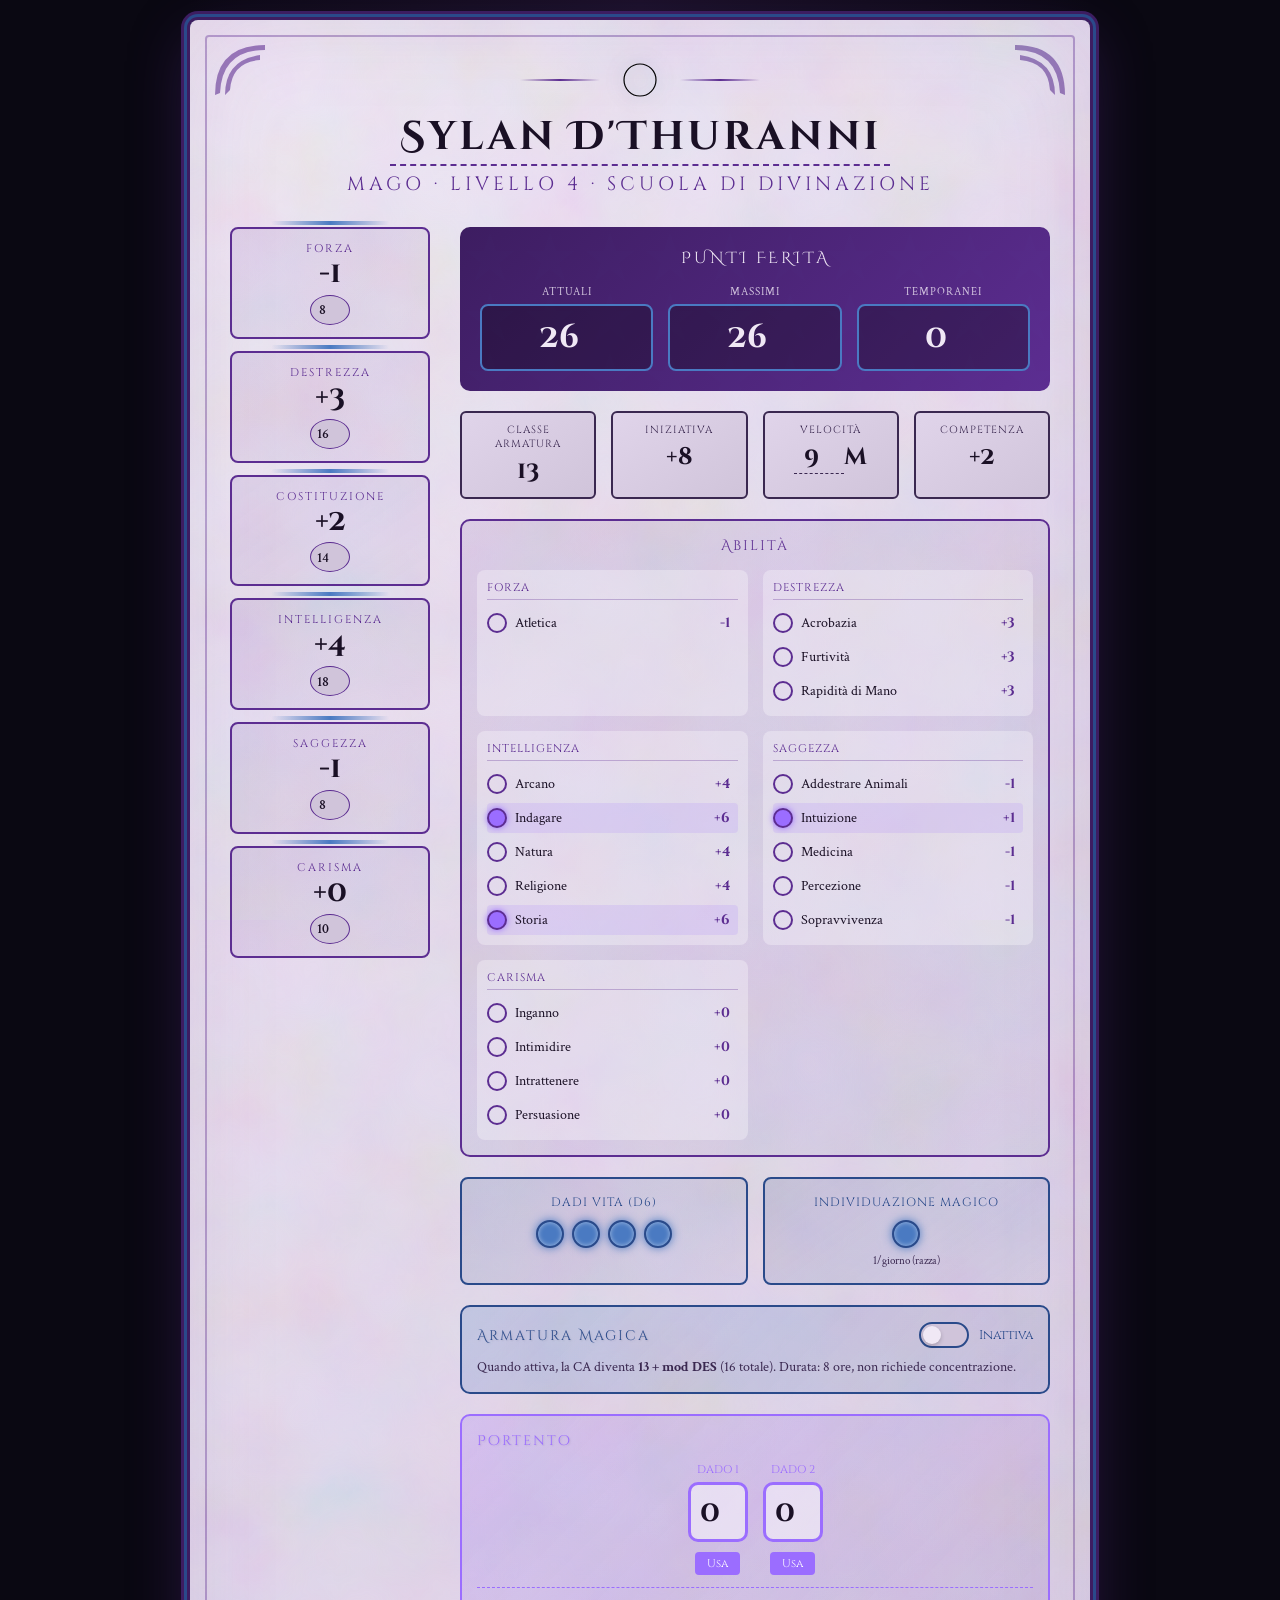
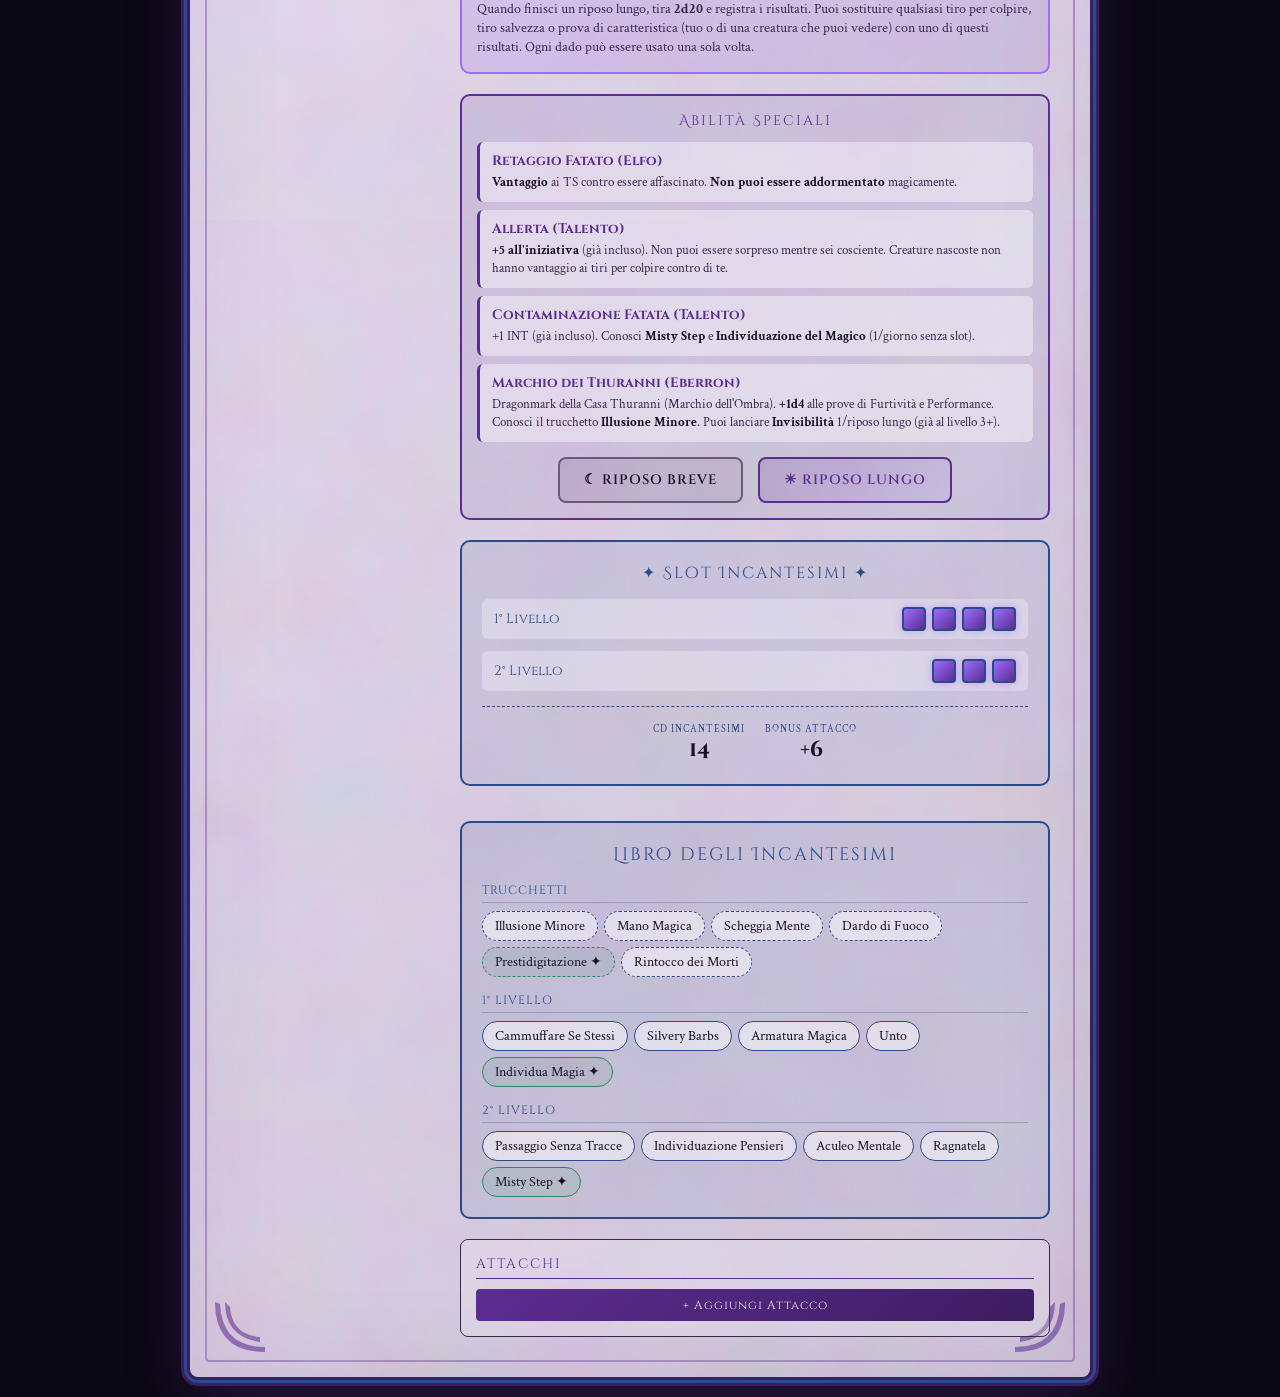
==== commit 7a80a93e: "feat: add skills section with dice rolling to Sylan sheet - Add all 18 D&D 5e skills grouped by abil" ====
--- a/sylan.html
+++ b/sylan.html
@@ -1425,6 +1425,207 @@
         .portent-modal-btn:hover {
             transform: translateY(-2px);
             box-shadow: 0 4px 15px rgba(155,109,255,0.4);
+        }
+
+        /* Skills Section */
+        .skills-section {
+            background: linear-gradient(135deg, rgba(92,45,145,0.1), rgba(42,74,138,0.05));
+            border: 2px solid var(--arcane-purple);
+            border-radius: 10px;
+            padding: 15px;
+        }
+
+        .skills-title {
+            font-family: 'Cinzel Decorative', serif;
+            font-size: 0.9rem;
+            letter-spacing: 2px;
+            color: var(--arcane-purple);
+            text-align: center;
+            margin-bottom: 15px;
+        }
+
+        .skills-grid {
+            display: grid;
+            grid-template-columns: repeat(auto-fit, minmax(200px, 1fr));
+            gap: 15px;
+        }
+
+        .skill-group {
+            background: rgba(255,255,255,0.3);
+            border-radius: 8px;
+            padding: 10px;
+        }
+
+        .skill-group-title {
+            font-family: 'Cinzel', serif;
+            font-size: 0.7rem;
+            letter-spacing: 1px;
+            color: var(--arcane-purple);
+            text-transform: uppercase;
+            margin-bottom: 8px;
+            padding-bottom: 4px;
+            border-bottom: 1px solid rgba(92,45,145,0.3);
+        }
+
+        .skill-item {
+            display: flex;
+            align-items: center;
+            gap: 8px;
+            padding: 6px 8px;
+            margin-bottom: 4px;
+            border-radius: 4px;
+            cursor: pointer;
+            transition: all 0.2s ease;
+        }
+
+        .skill-item:last-child {
+            margin-bottom: 0;
+        }
+
+        .skill-item:hover {
+            background: rgba(92,45,145,0.15);
+            transform: translateX(3px);
+        }
+
+        .skill-item.proficient {
+            background: rgba(155,109,255,0.15);
+        }
+
+        .skill-item.proficient:hover {
+            background: rgba(155,109,255,0.25);
+        }
+
+        .proficiency-dot {
+            width: 16px;
+            height: 16px;
+            border: 2px solid var(--arcane-purple);
+            border-radius: 50%;
+            flex-shrink: 0;
+            transition: all 0.2s ease;
+            cursor: pointer;
+            padding: 8px;
+            margin: -8px;
+            margin-right: 0;
+            background-clip: content-box;
+        }
+
+        .proficiency-dot:hover {
+            border-color: var(--slot-filled);
+            transform: scale(1.2);
+        }
+
+        .skill-item.proficient .proficiency-dot {
+            background: var(--slot-filled);
+            box-shadow: 0 0 6px var(--slot-filled);
+        }
+
+        .skill-name {
+            flex: 1;
+            font-family: 'Crimson Text', serif;
+            font-size: 0.85rem;
+            color: var(--ink-brown);
+        }
+
+        .skill-bonus {
+            font-family: 'Cinzel', serif;
+            font-size: 0.85rem;
+            font-weight: 700;
+            color: var(--arcane-purple);
+            min-width: 30px;
+            text-align: right;
+        }
+
+        /* Skill Roll Toast */
+        .skill-toast {
+            position: fixed;
+            top: 50%;
+            left: 50%;
+            transform: translate(-50%, -50%) scale(0.8);
+            background: linear-gradient(135deg, var(--parchment-light), var(--parchment-mid));
+            border: 3px solid var(--arcane-purple);
+            border-radius: 12px;
+            padding: 25px 40px;
+            box-shadow: 0 10px 40px rgba(0,0,0,0.4), 0 0 30px rgba(155,109,255,0.3);
+            z-index: 10000;
+            text-align: center;
+            opacity: 0;
+            transition: all 0.3s ease;
+            pointer-events: none;
+        }
+
+        .skill-toast.show {
+            opacity: 1;
+            transform: translate(-50%, -50%) scale(1);
+        }
+
+        .skill-toast-name {
+            font-family: 'Cinzel', serif;
+            font-size: 0.9rem;
+            color: var(--arcane-purple);
+            text-transform: uppercase;
+            letter-spacing: 2px;
+            margin-bottom: 10px;
+        }
+
+        .skill-toast-result {
+            font-family: 'Cinzel Decorative', serif;
+            font-size: 3rem;
+            font-weight: 700;
+            color: var(--ink-brown);
+            line-height: 1;
+        }
+
+        .skill-toast-result.crit {
+            color: #2a8a2a;
+            text-shadow: 0 0 10px rgba(42,138,42,0.5);
+        }
+
+        .skill-toast-result.critfail {
+            color: #8a2a2a;
+            text-shadow: 0 0 10px rgba(138,42,42,0.5);
+        }
+
+        .skill-toast-breakdown {
+            font-family: 'Crimson Text', serif;
+            font-size: 1rem;
+            color: var(--ink-light);
+            margin-top: 8px;
+        }
+
+        .skill-toast-breakdown .die {
+            display: inline-block;
+            background: var(--parchment-dark);
+            border: 1px solid var(--arcane-purple);
+            border-radius: 4px;
+            padding: 2px 8px;
+            margin: 0 3px;
+            font-weight: 600;
+        }
+
+        .skill-toast-breakdown .die.max {
+            background: rgba(42,138,42,0.2);
+            border-color: #2a8a2a;
+            color: #2a8a2a;
+        }
+
+        .skill-toast-breakdown .die.min {
+            background: rgba(138,42,42,0.2);
+            border-color: #8a2a2a;
+            color: #8a2a2a;
+        }
+
+        .skill-toast-close {
+            margin-top: 15px;
+            font-family: 'Cinzel', serif;
+            font-size: 0.75rem;
+            color: var(--arcane-purple);
+            opacity: 0.7;
+            letter-spacing: 1px;
+        }
+
+        .skill-toast.show {
+            pointer-events: auto;
+            cursor: pointer;
         }
 
         /* Scrollbar */
@@ -1571,6 +1772,14 @@
                     </div>
                 </div>
 
+                <!-- Skills Section -->
+                <div class="skills-section">
+                    <div class="skills-title">Abilità</div>
+                    <div class="skills-grid" id="skills-grid">
+                        <!-- Generated by JS -->
+                    </div>
+                </div>
+
                 <!-- Resources -->
                 <div class="resources-section">
                     <div class="resource-box">
@@ -1735,6 +1944,14 @@
     </div>
 
     <div class="save-indicator" id="saveIndicator">✓ Salvato</div>
+
+    <!-- Skill Roll Toast -->
+    <div class="skill-toast" id="skillToast" onclick="closeSkillToast()">
+        <div class="skill-toast-name" id="skillToastName">Abilità</div>
+        <div class="skill-toast-result" id="skillToastResult">0</div>
+        <div class="skill-toast-breakdown" id="skillToastBreakdown"></div>
+        <div class="skill-toast-close">Tocca per chiudere</div>
+    </div>
 
     <!-- Spell Modal -->
     <div class="spell-modal-overlay" id="spellModal" onclick="closeSpellModal(event)">
@@ -1821,7 +2038,8 @@
                 1: { current: 4, max: 4 },
                 2: { current: 3, max: 3 }
             },
-            attacks: []
+            attacks: [],
+            skillProficiencies: ['insight', 'investigation', 'history']
         };
 
         // Try to load from localStorage
@@ -1837,6 +2055,44 @@
         if (!character.portent) character.portent = { dice: [0, 0], used: [false, false] };
         if (character.detectMagicUsed === undefined) character.detectMagicUsed = false;
         if (character.mageArmorActive === undefined) character.mageArmorActive = false;
+        if (!character.skillProficiencies) character.skillProficiencies = defaultCharacter.skillProficiencies;
+
+        // Skills Configuration
+        const SKILLS = {
+            // Forza
+            athletics: { name: 'Atletica', stat: 'strength' },
+            // Destrezza
+            acrobatics: { name: 'Acrobazia', stat: 'dexterity' },
+            stealth: { name: 'Furtività', stat: 'dexterity' },
+            sleightOfHand: { name: 'Rapidità di Mano', stat: 'dexterity' },
+            // Intelligenza
+            arcana: { name: 'Arcano', stat: 'intelligence' },
+            investigation: { name: 'Indagare', stat: 'intelligence' },
+            nature: { name: 'Natura', stat: 'intelligence' },
+            religion: { name: 'Religione', stat: 'intelligence' },
+            history: { name: 'Storia', stat: 'intelligence' },
+            // Saggezza
+            animalHandling: { name: 'Addestrare Animali', stat: 'wisdom' },
+            insight: { name: 'Intuizione', stat: 'wisdom' },
+            medicine: { name: 'Medicina', stat: 'wisdom' },
+            perception: { name: 'Percezione', stat: 'wisdom' },
+            survival: { name: 'Sopravvivenza', stat: 'wisdom' },
+            // Carisma
+            deception: { name: 'Inganno', stat: 'charisma' },
+            intimidation: { name: 'Intimidire', stat: 'charisma' },
+            performance: { name: 'Intrattenere', stat: 'charisma' },
+            persuasion: { name: 'Persuasione', stat: 'charisma' }
+        };
+
+        const SKILL_GROUPS = {
+            'Forza': ['athletics'],
+            'Destrezza': ['acrobatics', 'stealth', 'sleightOfHand'],
+            'Intelligenza': ['arcana', 'investigation', 'nature', 'religion', 'history'],
+            'Saggezza': ['animalHandling', 'insight', 'medicine', 'perception', 'survival'],
+            'Carisma': ['deception', 'intimidation', 'performance', 'persuasion']
+        };
+
+        const PROFICIENCY_BONUS = 2; // Level 4
 
         // Utility Functions
         function calculateModifier(score) {
@@ -1856,6 +2112,120 @@
             const indicator = document.getElementById('saveIndicator');
             indicator.classList.add('show');
             setTimeout(() => indicator.classList.remove('show'), 1500);
+        }
+
+        // Skills Functions
+        function calculateSkillBonus(skillKey) {
+            const skill = SKILLS[skillKey];
+            const statScore = parseInt(character.stats[skill.stat]) || 10;
+            const statMod = calculateModifier(statScore);
+            const isProficient = character.skillProficiencies.includes(skillKey);
+            return statMod + (isProficient ? PROFICIENCY_BONUS : 0);
+        }
+
+        function renderSkills() {
+            const container = document.getElementById('skills-grid');
+            container.innerHTML = '';
+
+            for (const [groupName, skillKeys] of Object.entries(SKILL_GROUPS)) {
+                const group = document.createElement('div');
+                group.className = 'skill-group';
+
+                const title = document.createElement('div');
+                title.className = 'skill-group-title';
+                title.textContent = groupName;
+                group.appendChild(title);
+
+                skillKeys.forEach(skillKey => {
+                    const skill = SKILLS[skillKey];
+                    const bonus = calculateSkillBonus(skillKey);
+                    const isProficient = character.skillProficiencies.includes(skillKey);
+
+                    const item = document.createElement('div');
+                    item.className = 'skill-item' + (isProficient ? ' proficient' : '');
+                    item.dataset.skill = skillKey;
+
+                    const dot = document.createElement('span');
+                    dot.className = 'proficiency-dot';
+                    dot.onclick = (e) => { e.stopPropagation(); toggleSkillProficiency(skillKey); };
+
+                    const nameSpan = document.createElement('span');
+                    nameSpan.className = 'skill-name';
+                    nameSpan.textContent = skill.name;
+
+                    const bonusSpan = document.createElement('span');
+                    bonusSpan.className = 'skill-bonus';
+                    bonusSpan.textContent = formatModifier(bonus);
+
+                    item.onclick = () => rollSkillCheck(skillKey);
+                    item.appendChild(dot);
+                    item.appendChild(nameSpan);
+                    item.appendChild(bonusSpan);
+
+                    group.appendChild(item);
+                });
+
+                container.appendChild(group);
+            }
+        }
+
+        function updateSkillBonuses() {
+            const items = document.querySelectorAll('.skill-item');
+            items.forEach(item => {
+                const skillKey = item.dataset.skill;
+                const bonus = calculateSkillBonus(skillKey);
+                const isProficient = character.skillProficiencies.includes(skillKey);
+
+                item.classList.toggle('proficient', isProficient);
+                item.querySelector('.skill-bonus').textContent = formatModifier(bonus);
+            });
+        }
+
+        function rollSkillCheck(skillKey) {
+            const skill = SKILLS[skillKey];
+            const bonus = calculateSkillBonus(skillKey);
+            const roll = Math.floor(Math.random() * 20) + 1;
+            const total = roll + bonus;
+
+            const isCrit = roll === 20;
+            const isCritFail = roll === 1;
+
+            let dieClass = '';
+            if (isCrit) dieClass = 'max';
+            if (isCritFail) dieClass = 'min';
+
+            const toast = document.getElementById('skillToast');
+            const nameEl = document.getElementById('skillToastName');
+            const resultEl = document.getElementById('skillToastResult');
+            const breakdownEl = document.getElementById('skillToastBreakdown');
+
+            nameEl.textContent = skill.name;
+            resultEl.textContent = total;
+            resultEl.className = 'skill-toast-result';
+            if (isCrit) resultEl.classList.add('crit');
+            if (isCritFail) resultEl.classList.add('critfail');
+
+            const bonusStr = bonus >= 0 ? `+ ${bonus}` : `- ${Math.abs(bonus)}`;
+            breakdownEl.innerHTML = `<span class="die ${dieClass}">${roll}</span> ${bonusStr} = ${total}`;
+
+            toast.classList.remove('show');
+            void toast.offsetWidth;
+            toast.classList.add('show');
+        }
+
+        function closeSkillToast() {
+            document.getElementById('skillToast').classList.remove('show');
+        }
+
+        function toggleSkillProficiency(skillKey) {
+            const index = character.skillProficiencies.indexOf(skillKey);
+            if (index > -1) {
+                character.skillProficiencies.splice(index, 1);
+            } else {
+                character.skillProficiencies.push(skillKey);
+            }
+            updateSkillBonuses();
+            saveCharacter();
         }
 
         // Update Functions
@@ -1885,6 +2255,9 @@
 
             // Update AC display
             updateACDisplay();
+
+            // Update skill bonuses
+            updateSkillBonuses();
         }
 
         function updateACDisplay() {
@@ -2155,6 +2528,9 @@
             generatePips(document.getElementById('hit-dice-pips'), character.hitDice.current, character.hitDice.max, 'hitDice');
             generateDetectMagicPip();
             generateSpellPips();
+
+            // Render skills
+            renderSkills();
 
             // Render attacks
             renderAttacks();
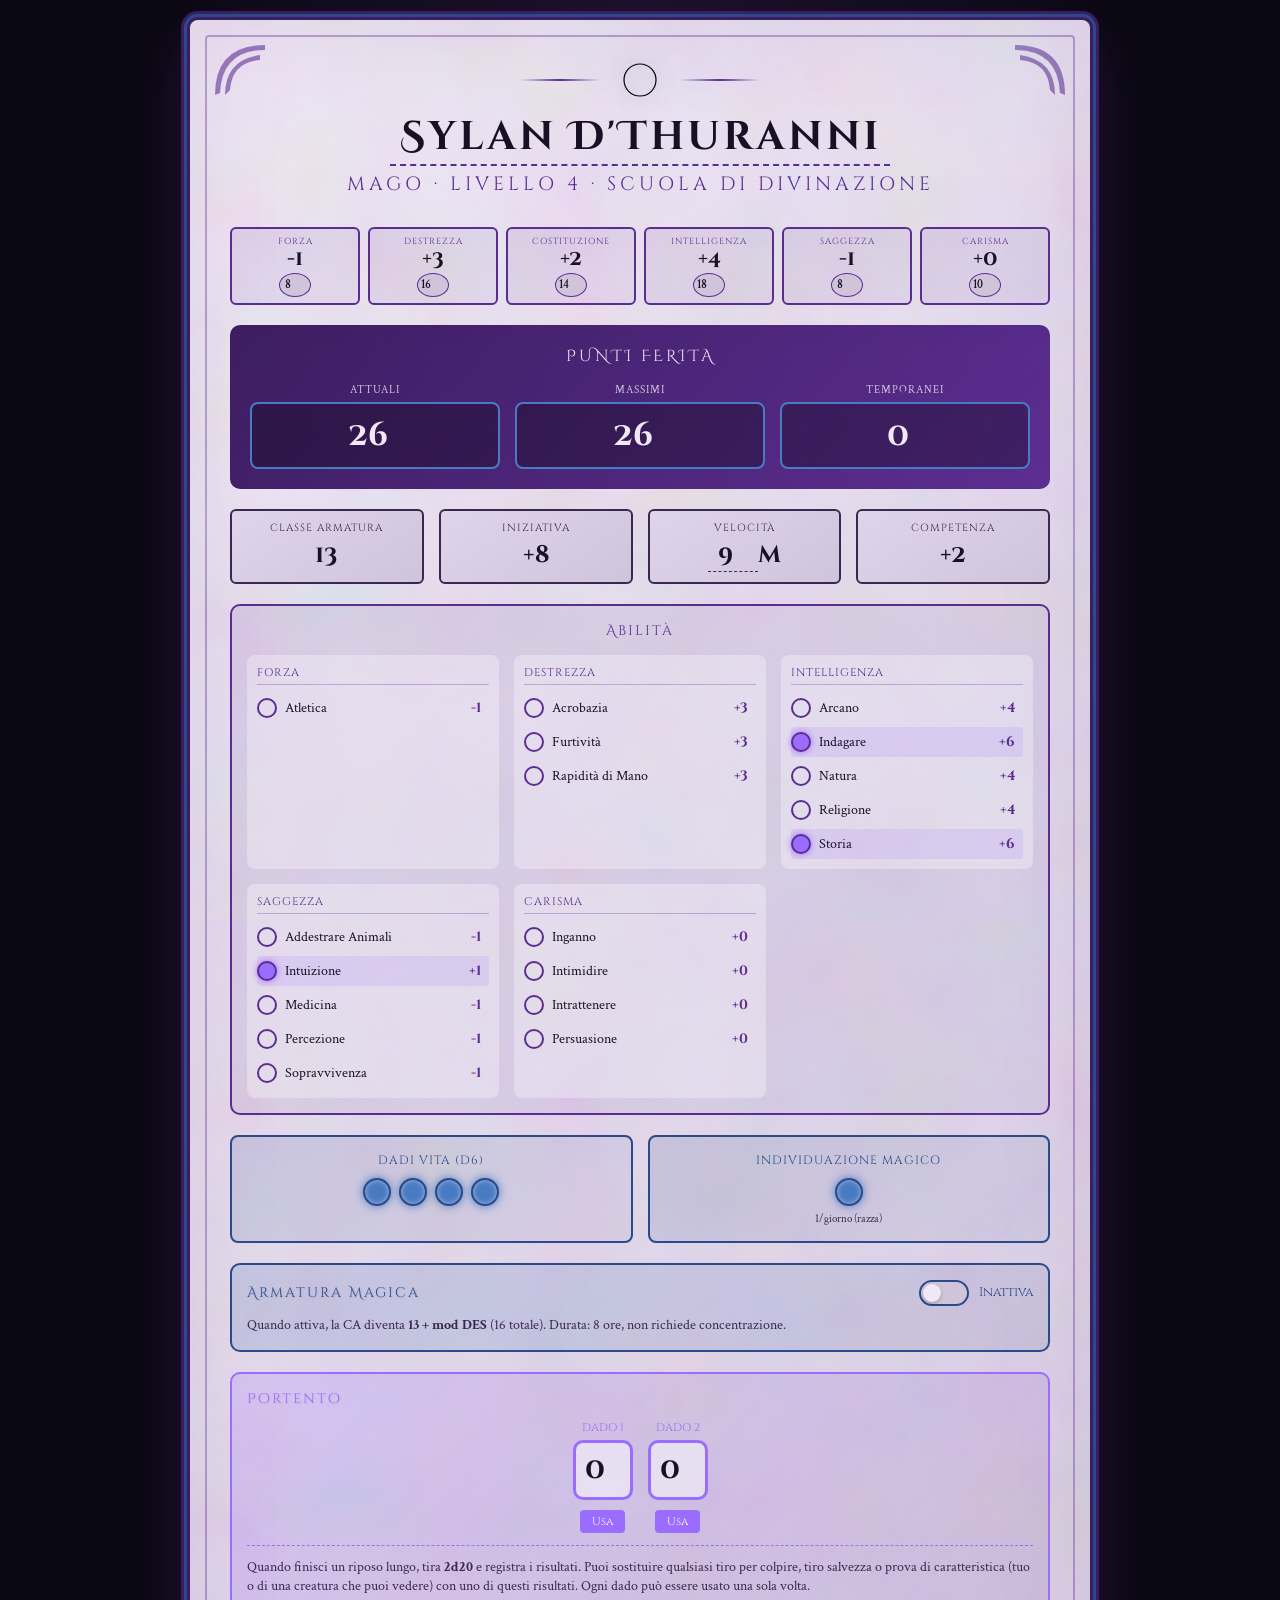
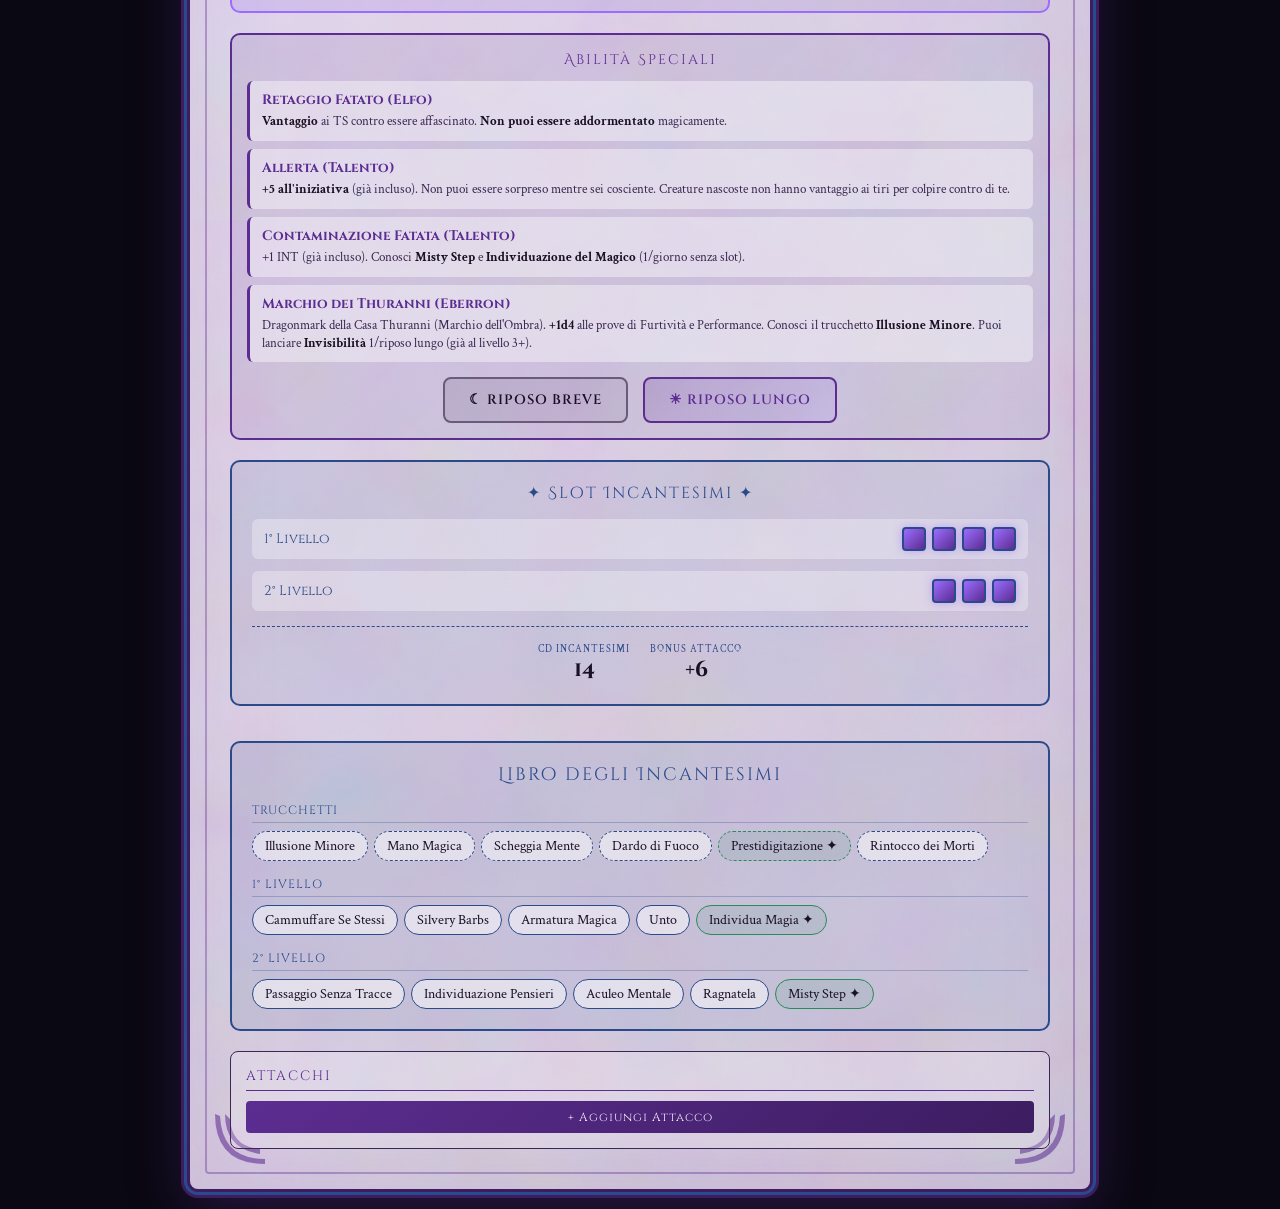
==== commit 52436ccb: "style: compact stats layout with 6-column grid - Stats now display in a single row (6 on desktop, 3x" ====
--- a/sylan.html
+++ b/sylan.html
@@ -157,64 +157,53 @@
 
         /* Main Grid */
         .main-grid {
-            display: grid;
-            grid-template-columns: 200px 1fr;
-            gap: 30px;
+            display: flex;
+            flex-direction: column;
+            gap: 20px;
             position: relative;
             z-index: 1;
         }
 
-        @media (max-width: 700px) {
-            .main-grid {
-                grid-template-columns: 1fr;
+        /* Stats Row */
+        .stats-column {
+            display: grid;
+            grid-template-columns: repeat(6, 1fr);
+            gap: 8px;
+        }
+
+        @media (max-width: 600px) {
+            .stats-column {
+                grid-template-columns: repeat(3, 1fr);
             }
-        }
-
-        /* Stats Column */
-        .stats-column {
-            display: flex;
-            flex-direction: column;
-            gap: 12px;
         }
 
         .stat-block {
             background: linear-gradient(145deg, rgba(92,45,145,0.1), rgba(92,45,145,0.05));
             border: 2px solid var(--arcane-purple);
-            border-radius: 8px;
-            padding: 12px 8px;
+            border-radius: 6px;
+            padding: 6px 4px;
             text-align: center;
             position: relative;
             transition: all 0.3s ease;
         }
 
         .stat-block:hover {
-            transform: translateY(-2px);
-            box-shadow: 0 4px 12px rgba(92,45,145,0.2);
-        }
-
-        .stat-block::before {
-            content: '';
-            position: absolute;
-            top: -8px;
-            left: 50%;
-            transform: translateX(-50%);
-            width: 60%;
-            height: 4px;
-            background: linear-gradient(90deg, transparent, var(--arcane-blue-light), transparent);
+            transform: translateY(-1px);
+            box-shadow: 0 2px 8px rgba(92,45,145,0.2);
         }
 
         .stat-name {
             font-family: 'Cinzel', serif;
-            font-size: 0.7rem;
-            letter-spacing: 2px;
+            font-size: 0.55rem;
+            letter-spacing: 1px;
             color: var(--arcane-purple);
             text-transform: uppercase;
-            margin-bottom: 4px;
+            margin-bottom: 2px;
         }
 
         .stat-modifier {
             font-family: 'Cinzel Decorative', serif;
-            font-size: 1.8rem;
+            font-size: 1.3rem;
             font-weight: 700;
             color: var(--ink-brown);
             line-height: 1;
@@ -224,18 +213,18 @@
             display: flex;
             align-items: center;
             justify-content: center;
-            margin-top: 6px;
+            margin-top: 3px;
         }
 
         .stat-score input {
-            width: 40px;
-            height: 30px;
+            width: 32px;
+            height: 24px;
             background: var(--parchment-dark);
             border: 1px solid var(--arcane-purple);
             border-radius: 50%;
             text-align: center;
             font-family: 'Crimson Text', serif;
-            font-size: 0.9rem;
+            font-size: 0.75rem;
             font-weight: 600;
             color: var(--ink-brown);
             outline: none;
